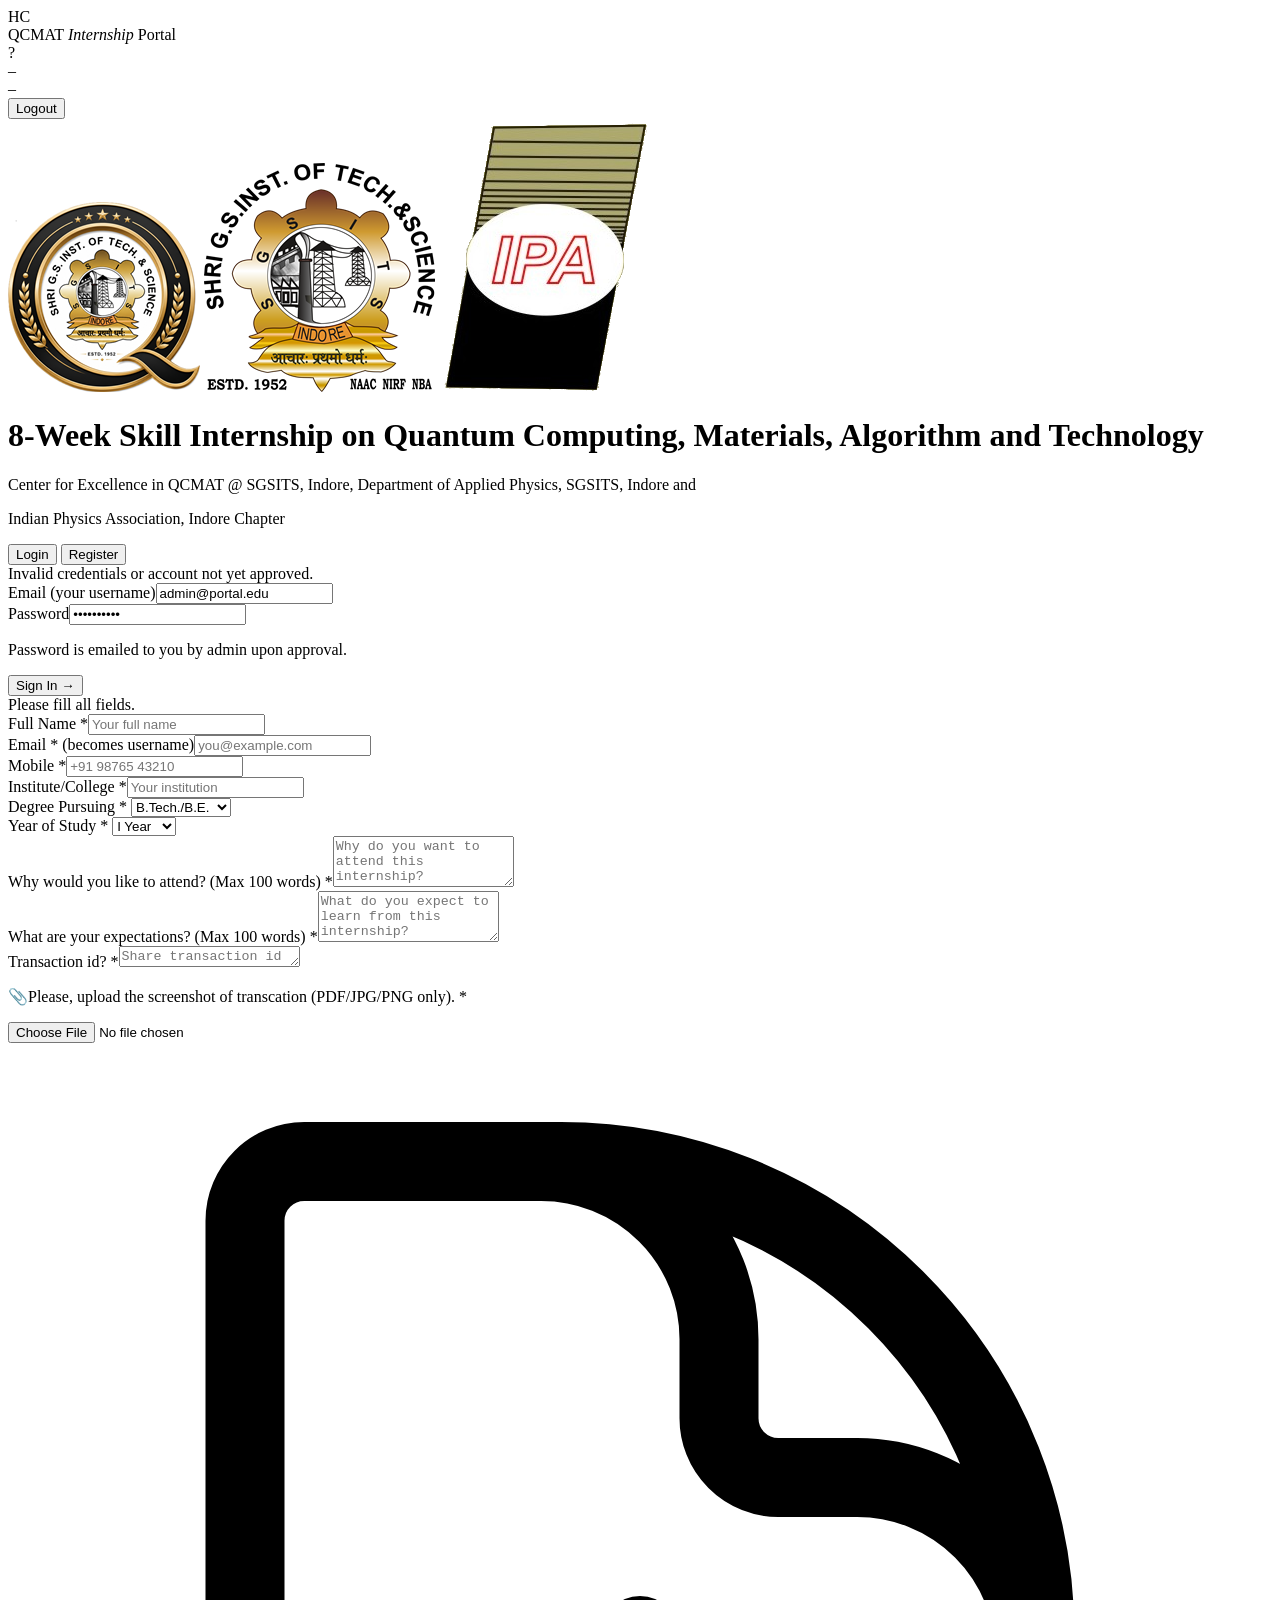
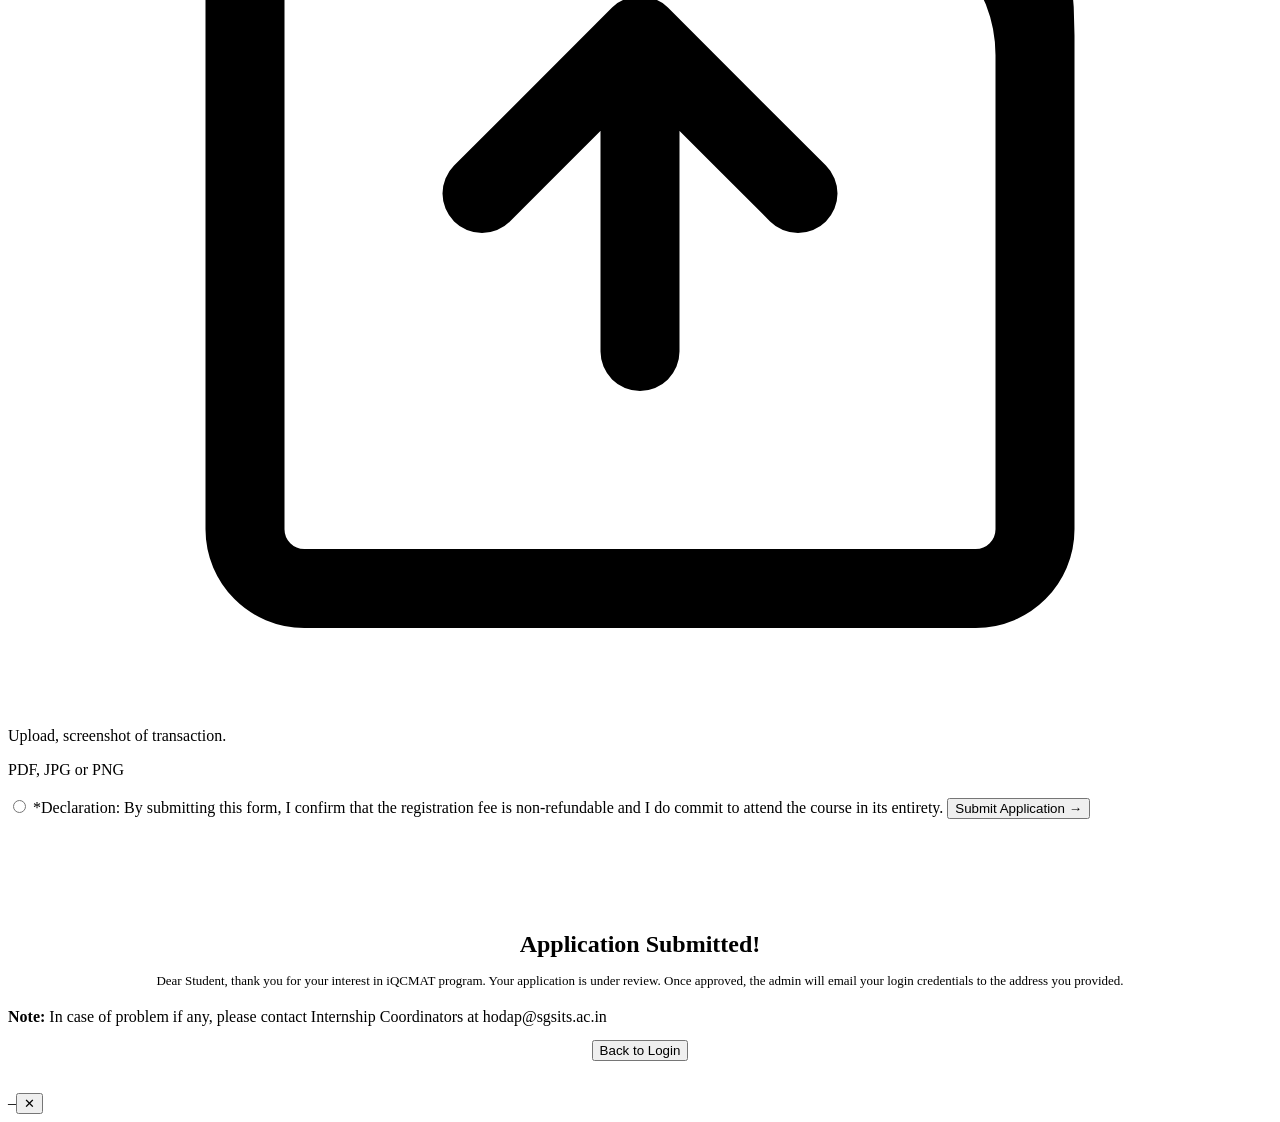
==== index.html @ ee9f8a43 "Update index.html" ====
<!DOCTYPE html>
<html lang="en">
<head>
<meta charset="UTF-8">
<meta name="viewport" content="width=device-width, initial-scale=1.0">
<title>Welcome to iQCMAT Portal</title>
<style>
	<link rel="stylesheet" href="/css/iQCstyle.css">
	<link href="https://fonts.googleapis.com/css2?family=Sora:wght@300;400;500;600&family=Lora:ital,wght@0,600;1,400&display=swap" rel="stylesheet">
</style>
</head>
<body>
<nav id="nav" class="hidden">
  <div class="nbrand"><div class="ngem">HC</div><span class="nname">QCMAT<em> Internship</em> Portal</span></div>
  <div class="nright">
    <div class="nchip"><div class="nav" id="nav-av">?</div><div><div class="nun" id="nav-un">–</div><div class="nur" id="nav-ur">–</div></div></div>
    <button id="bout" onclick="logout()">Logout</button>
  </div>
</nav>
<div id="tc"></div>

<!-- ═══ LOGIN ═══ -->
<div id="pg-login" class="page on">
  <div class="lcard">
    <div class="lhdr">
	<div class="image-row">
        <img src="images/Qicon-192.png" alt="COE QC">
        <img src="images/SGS.png" alt="SGSITS">
		<img src="images/IPA1.png" alt="IPA">
    </div>
	<h1>8-Week Skill Internship on Quantum Computing, Materials, Algorithm and Technology</h1>
	<p>Center for Excellence in QCMAT @ SGSITS, Indore, Department of Applied Physics, SGSITS, Indore and</p>
	<p>Indian Physics Association, Indore Chapter</p>
    </div>
    <div class="ltabs">
      <button class="ltab on" onclick="ltab('l',this)">Login</button>
      <button class="ltab" onclick="ltab('r',this)">Register</button>
    </div>
    <div id="pnl-l">
      <div id="lerr" class="ale ae hidden">Invalid credentials or account not yet approved.</div>
      <div class="fg"><label class="fl">Email (your username)</label><input type="email" id="le" class="fi" placeholder="you@example.com"/></div>
      <div class="fg"><label class="fl">Password</label><input type="password" id="lp" class="fi" placeholder="••••••••"/><p class="fn">Password is emailed to you by admin upon approval.</p></div>
      <button class="bp" onclick="doLogin()">Sign In →</button>
    </div>
    <div id="pnl-r" class="hidden">
      <div id="rerr" class="ale ae hidden">Please fill all fields.</div>
      <div id="rform">
        <div class="fr2">
          <div class="fg"><label class="fl">Full Name *</label><input id="rn" class="fi" placeholder="Your full name"/></div>
          <div class="fg"><label class="fl">Email * (becomes username)</label><input type="email" id="re" class="fi" placeholder="you@example.com"/></div>
        </div>
        <div class="fr2">
          <div class="fg"><label class="fl">Mobile *</label><input id="rph" class="fi" placeholder="+91 98765 43210"/></div>
          <div class="fg"><label class="fl">Institute/College *</label><input id="ro" class="fi" placeholder="Your institution"/></div>
        </div>
        <div class="fr2">
          <div class="fg"><label class="fl">Degree Pursuing *</label>
			<select name="degree" id="cars">
			  <option value="B.Tech./B.E.">B.Tech./B.E.</option>
			  <option value="M.Tech./M.E.">M.Tech./M.E.</option>
			  <option value="M.Sc.">M.Sc.</option>
			  <option value="Others">Others</option>
			</select></div>
			<div class="fg"><label class="fl">Year of Study *</label>
			<select name="year" id="year">
			  <option value="1">I Year</option>
			  <option value="2">II Year</option>
			  <option value="3">III Year</option>
			</select></div>
        </div>
        <div class="fg"><label class="fl">Why would you like to attend? (Max 100 words) *</label><textarea id="rs" class="fi" rows="3" placeholder="Why do you want to attend this internship?"></textarea></div>
		<div class="fg"><label class="fl">What are your expectations? (Max 100 words) *</label><textarea id="rs" class="fi" rows="3" placeholder="What do you expect to learn from this internship?"></textarea></div>
        <div class="fg"><label class="fl">Transaction id? *</label><textarea id="rs" class="fi" rows="1" placeholder="Share transaction id here!"></textarea></div>
		<p class="fsec">📎Please, upload the screenshot of transcation (PDF/JPG/PNG only). *</p>
        <div class="fup" onclick="document.getElementById('fid').click()">
          <input type="file" id="fid" accept=".pdf,.jpg,.png" onchange="fsel(this,'fidn')"/>
          <svg fill="none" viewBox="0 0 24 24" stroke="currentColor" stroke-width="1.5"><path stroke-linecap="round" stroke-linejoin="round" d="M19.5 14.25v-2.625a3.375 3.375 0 00-3.375-3.375h-1.5A1.125 1.125 0 0113.5 7.125v-1.5a3.375 3.375 0 00-3.375-3.375H8.25m6.75 12l-3-3m0 0l-3 3m3-3v6m-1.5-15H5.625c-.621 0-1.125.504-1.125 1.125v17.25c0 .621.504 1.125 1.125 1.125h12.75c.621 0 1.125-.504 1.125-1.125V11.25a9 9 0 00-9-9z"/></svg>
          <p>Upload, screenshot of transaction.</p><span id="fidn">PDF, JPG or PNG</span>
        </div>
		<input type="radio" id="Declaration" name="choice" value="1">
		<label for="option1">*Declaration: By submitting this form, I confirm that the registration fee is non-refundable and I do commit to attend the course in its entirety.</label>
        <button class="bp" style="margin-top:1.2rem" onclick="subReg()">Submit Application →</button>
      </div>
      <div id="rok" class="hidden" style="text-align:center;padding:2rem 0">
        <div style="width:60px;height:60px;background:var(--okbg);border-radius:50%;display:flex;align-items:center;justify-content:center;margin:0 auto .9rem"><svg fill="none" viewBox="0 0 24 24" stroke="var(--ok)" stroke-width="2.5" width="28" height="28"><path stroke-linecap="round" stroke-linejoin="round" d="M4.5 12.75l6 6 9-13.5"/></svg></div>
        <h2 style="font-family:'Lora',serif;color:var(--ink);margin-bottom:.4rem">Application Submitted!</h2>
        <p style="color:var(--muted);font-size:13px;line-height:1.6">Dear Student, thank you for your interest in iQCMAT program. Your application is under review. Once approved, the admin will email your login credentials to the address you provided.</p>
        <div class="ibox io" style="margin-top:1rem;text-align:left"><strong>Note:</strong> In case of problem if any, please contact Internship Coordinators at hodap@sgsits.ac.in </div>
        <button class="bs" style="margin-top:.9rem" onclick="ltab('l',document.querySelector('.ltab'))">Back to Login</button>
      </div>
    </div>
  </div>
</div>

<!-- ═══ DASHBOARD ═══ -->
<div id="pg-dash" class="page">
  <div class="alayout">
    <aside class="sidebar" id="sb"></aside>
    <main class="area" id="area"></main>
  </div>
</div>

<!-- MODAL -->
<div id="movl" class="movl hidden" onclick="cmif(event)">
  <div class="mbox"><div class="mhdr"><span class="mttl" id="mttl">–</span><button class="mcls" onclick="cm()">✕</button></div><div id="mb"></div></div>
</div>

<script>
// ═══ DATA (maps to CourseData.xlsx on OneDrive in production) ═══
const DB={
  mod:[
    {id:"M1",name:"Theory",       hours:10, icon:"📚",clr:"#1d4ed8",bg:"#dbeafe"},
    {id:"M2",name:"Laboratory",   hours:30, icon:"🧪",clr:"#065f46",bg:"#d1fae5"},
    {id:"M3",name:"Presentation", hours:10, icon:"🎤",clr:"#6d28d9",bg:"#ede9fe"},
    {id:"M4",name:"Project",      hours:150,icon:"🏗️",clr:"#92400e",bg:"#fef3c7"}
  ],
  pax:[
    {id:"P001",name:"Priya Sharma", email:"priya@example.com", phone:"9876543210",org:"IIT Indore",  qual:"M.Tech",exp:3,status:"approved",pass:"Xk9#mP2q",scores:{M1:88,M2:null,M3:null,M4:null},docs:2},
    {id:"P002",name:"Rahul Mehta",  email:"rahul@example.com", phone:"9765432109",org:"DAVV",        qual:"B.Tech",exp:1,status:"approved",pass:"Tz4!wR7v",scores:{M1:92,M2:85,M3:null,M4:null},docs:1},
    {id:"P003",name:"Anjali Verma", email:"anjali@example.com",phone:"9654321098",org:"Holkar Sc.",  qual:"M.Sc.", exp:2,status:"pending", pass:null,      scores:{},docs:2},
    {id:"P004",name:"Suresh Patel", email:"suresh@example.com",phone:"9543210987",org:"SGSITS",      qual:"B.E.",  exp:0,status:"rejected",pass:null,      scores:{},docs:0},
    {id:"P005",name:"Meera Joshi",  email:"meera@example.com", phone:"9432109876",org:"IIM Indore",  qual:"MBA",   exp:5,status:"approved",pass:"Qp8@nL5x",scores:{M1:79,M2:88,M3:91,M4:null},docs:1}
  ],
  att:{
    "2025-09-01":{P001:"present",P002:"present",P005:"present"},
    "2025-09-02":{P001:"present",P002:"absent", P005:"present"},
    "2025-09-03":{P001:"present",P002:"present",P005:"absent"},
    "2025-09-04":{P001:"absent", P002:"present",P005:"present"},
    "2025-09-05":{P001:"present",P002:"present",P005:"present"},
  },
  tests:[{id:"T1",mod:"M1",title:"Theory Assessment",qs:[
    {q:"Which best describes hybrid learning?",opts:["Only online","Only classroom","Online + classroom","None of above"],ans:2},
    {q:"What does Laboratory module primarily develop?",opts:["Theory","Hands-on skills","Presentation","Report writing"],ans:1},
    {q:"How many hours is the Project module?",opts:["10","30","50","150"],ans:3},
    {q:"Blended learning primarily improves:",opts:["Cost reduction","Flexibility & engagement","Discipline","Exam scores only"],ans:1}
  ]}],
  sched:[
    {wk:"Week 1–2",mod:"Theory",       hrs:10, mode:"Online",    venue:"MS Teams link"},
    {wk:"Week 2–4",mod:"Laboratory",   hrs:30, mode:"Classroom", venue:"Lab Block 2B"},
    {wk:"Week 5–6",mod:"Presentation", hrs:10, mode:"Classroom", venue:"Seminar Hall"},
    {wk:"Week 3–8",mod:"Project",      hrs:150,mode:"Hybrid",    venue:"Self-paced + mentor"},
  ]
};
const ADM={email:"jtandrews@sgsits.ac.in",pass:"iQCMAT@2025",name:"Dr. J T ANDREWS Admin",role:"Administrator"};
let CU=null,TS={};

// ═══ AUTH ═══
function doLogin(){
  const e=g('le').trim().toLowerCase(),p=g('lp');
  el('lerr').classList.add('hidden');
  if(e===ADM.email.toLowerCase()&&p===ADM.pass){CU={...ADM,isAdmin:true};launch();return}
  const u=DB.pax.find(x=>x.email.toLowerCase()===e);
  if(!u){serr('lerr','No account found with that email.');return}
  if(u.status!=='approved'){serr('lerr',u.status==='pending'?'Application pending admin approval.':'Application was not approved.');return}
  if(u.pass!==p){serr('lerr','Incorrect password. Check the email from admin.');return}
  CU={...u,isAdmin:false};launch();
}
function launch(){
  el('pg-login').classList.remove('on');el('pg-dash').classList.add('on');el('nav').classList.remove('hidden');
  el('nav-un').textContent=CU.name;el('nav-ur').textContent=CU.isAdmin?'Administrator':'Participant';
  el('nav-av').textContent=CU.name.split(' ').map(w=>w[0]).join('').slice(0,2).toUpperCase();
  buildSB();go('home');
}
function logout(){CU=null;TS={};el('pg-login').classList.add('on');el('pg-dash').classList.remove('on');el('nav').classList.add('hidden');el('le').value='';el('lp').value=''}

// ═══ REGISTER ═══
function fsel(inp,sid){if(inp.files[0])el(sid).textContent='✓ '+inp.files[0].name}
function subReg(){
  const n=g('rn'),e=g('re'),ph=g('rph');
  if(!n||!e||!ph){el('rerr').classList.remove('hidden');return}
  el('rerr').classList.add('hidden');
  DB.pax.push({id:'P'+Date.now().toString().slice(-4),name:n,email:e.toLowerCase(),phone:ph,org:g('ro'),qual:g('rq'),exp:g('rx'),status:'pending',pass:null,scores:{},docs:0});
  el('rform').classList.add('hidden');el('rok').classList.remove('hidden');
}
function ltab(w,btn){
  document.querySelectorAll('.ltab').forEach(b=>b.classList.remove('on'));btn.classList.add('on');
  el('pnl-l').classList.toggle('hidden',w!=='l');el('pnl-r').classList.toggle('hidden',w!=='r');
}

// ═══ SIDEBAR ═══
const IK={
  home:'<svg fill="none" viewBox="0 0 24 24" stroke="currentColor" stroke-width="1.8"><path stroke-linecap="round" stroke-linejoin="round" d="M2.25 12l8.954-8.955c.44-.439 1.152-.439 1.591 0L21.75 12M4.5 9.75v10.125c0 .621.504 1.125 1.125 1.125H9.75v-4.875c0-.621.504-1.125 1.125-1.125h2.25c.621 0 1.125.504 1.125 1.125V21h4.125c.621 0 1.125-.504 1.125-1.125V9.75M8.25 21h8.25"/></svg>',
  book:'<svg fill="none" viewBox="0 0 24 24" stroke="currentColor" stroke-width="1.8"><path stroke-linecap="round" stroke-linejoin="round" d="M12 6.042A8.967 8.967 0 006 3.75c-1.052 0-2.062.18-3 .512v14.25A8.987 8.987 0 016 18c2.305 0 4.408.867 6 2.292m0-14.25a8.966 8.966 0 016-2.292c1.052 0 2.062.18 3 .512v14.25A8.987 8.987 0 0118 18a8.967 8.967 0 00-6 2.292m0-14.25v14.25"/></svg>',
  cal:'<svg fill="none" viewBox="0 0 24 24" stroke="currentColor" stroke-width="1.8"><path stroke-linecap="round" stroke-linejoin="round" d="M6.75 3v2.25M17.25 3v2.25M3 18.75V7.5a2.25 2.25 0 012.25-2.25h13.5A2.25 2.25 0 0121 7.5v11.25m-18 0A2.25 2.25 0 005.25 21h13.5A2.25 2.25 0 0021 18.75m-18 0v-7.5A2.25 2.25 0 015.25 9h13.5A2.25 2.25 0 0121 11.25v7.5"/></svg>',
  tick:'<svg fill="none" viewBox="0 0 24 24" stroke="currentColor" stroke-width="1.8"><path stroke-linecap="round" stroke-linejoin="round" d="M9 12.75L11.25 15 15 9.75M21 12a9 9 0 11-18 0 9 9 0 0118 0z"/></svg>',
  chart:'<svg fill="none" viewBox="0 0 24 24" stroke="currentColor" stroke-width="1.8"><path stroke-linecap="round" stroke-linejoin="round" d="M3 13.125C3 12.504 3.504 12 4.125 12h2.25c.621 0 1.125.504 1.125 1.125v6.75C7.5 20.496 6.996 21 6.375 21h-2.25A1.125 1.125 0 013 19.875v-6.75zM9.75 8.625c0-.621.504-1.125 1.125-1.125h2.25c.621 0 1.125.504 1.125 1.125v11.25c0 .621-.504 1.125-1.125 1.125h-2.25a1.125 1.125 0 01-1.125-1.125V8.625zM16.5 4.125c0-.621.504-1.125 1.125-1.125h2.25C20.496 3 21 3.504 21 4.125v15.75c0 .621-.504 1.125-1.125 1.125h-2.25a1.125 1.125 0 01-1.125-1.125V4.125z"/></svg>',
  star:'<svg fill="none" viewBox="0 0 24 24" stroke="currentColor" stroke-width="1.8"><path stroke-linecap="round" stroke-linejoin="round" d="M11.48 3.499a.562.562 0 011.04 0l2.125 5.111a.563.563 0 00.475.345l5.518.442c.499.04.701.663.321.988l-4.204 3.602a.563.563 0 00-.182.557l1.285 5.385a.562.562 0 01-.84.61l-4.725-2.885a.563.563 0 00-.586 0L6.982 20.54a.562.562 0 01-.84-.61l1.285-5.386a.562.562 0 00-.182-.557l-4.204-3.602a.562.562 0 01.321-.988l5.518-.442a.563.563 0 00.475-.345L11.48 3.5z"/></svg>',
  edit:'<svg fill="none" viewBox="0 0 24 24" stroke="currentColor" stroke-width="1.8"><path stroke-linecap="round" stroke-linejoin="round" d="M16.862 4.487l1.687-1.688a1.875 1.875 0 112.652 2.652L10.582 16.07a4.5 4.5 0 01-1.897 1.13L6 18l.8-2.685a4.5 4.5 0 011.13-1.897l8.932-8.931z"/></svg>',
  clip:'<svg fill="none" viewBox="0 0 24 24" stroke="currentColor" stroke-width="1.8"><path stroke-linecap="round" stroke-linejoin="round" d="M9 12h3.75M9 15h3.75M9 18h3.75m3 .75H18a2.25 2.25 0 002.25-2.25V6.108c0-1.135-.845-2.098-1.976-2.192a48.424 48.424 0 00-1.123-.08m-5.801 0c-.065.21-.1.433-.1.664 0 .414.336.75.75.75h4.5a.75.75 0 00.75-.75 2.25 2.25 0 00-.1-.664m-5.8 0A2.251 2.251 0 0113.5 2.25H15c1.012 0 1.867.668 2.15 1.586m-5.8 0c-.376.023-.75.05-1.124.08C9.095 4.01 8.25 4.973 8.25 6.108V8.25m0 0H4.875c-.621 0-1.125.504-1.125 1.125v11.25c0 .621.504 1.125 1.125 1.125h9.75c.621 0 1.125-.504 1.125-1.125V9.375c0-.621-.504-1.125-1.125-1.125H8.25z"/></svg>',
  badge:'<svg fill="none" viewBox="0 0 24 24" stroke="currentColor" stroke-width="1.8"><path stroke-linecap="round" stroke-linejoin="round" d="M9 12.75L11.25 15 15 9.75M21 12c0 1.268-.63 2.39-1.593 3.068a3.745 3.745 0 01-.605 3.074 3.746 3.746 0 01-3.074.604 3.745 3.745 0 01-3.068 1.593 3.745 3.745 0 01-3.068-1.593 3.746 3.746 0 01-3.074-.604 3.745 3.745 0 01-.605-3.074A3.745 3.745 0 013 12c0-1.268.63-2.39 1.593-3.068a3.745 3.745 0 01.605-3.074 3.746 3.746 0 013.074-.604A3.745 3.745 0 0112 3c1.268 0 2.39.63 3.068 1.593a3.746 3.746 0 013.074.604 3.745 3.745 0 01.605 3.074A3.745 3.745 0 0121 12z"/></svg>',
  pencil:'<svg fill="none" viewBox="0 0 24 24" stroke="currentColor" stroke-width="1.8"><path stroke-linecap="round" stroke-linejoin="round" d="M16.862 4.487l1.687-1.688a1.875 1.875 0 112.652 2.652L6.832 19.82a4.5 4.5 0 01-1.897 1.13l-2.685.8.8-2.685a4.5 4.5 0 011.13-1.897L16.863 4.487z"/></svg>',
  clock:'<svg fill="none" viewBox="0 0 24 24" stroke="currentColor" stroke-width="1.8"><path stroke-linecap="round" stroke-linejoin="round" d="M12 6v6h4.5m4.5 0a9 9 0 11-18 0 9 9 0 0118 0z"/></svg>',
  cloud:'<svg fill="none" viewBox="0 0 24 24" stroke="currentColor" stroke-width="1.8"><path stroke-linecap="round" stroke-linejoin="round" d="M2.25 15a4.5 4.5 0 004.5 4.5H18a3.75 3.75 0 001.332-7.257 3 3 0 00-3.758-3.848 5.25 5.25 0 00-10.233 2.33A4.502 4.502 0 002.25 15z"/></svg>',
  tbl:'<svg fill="none" viewBox="0 0 24 24" stroke="currentColor" stroke-width="1.8"><path stroke-linecap="round" stroke-linejoin="round" d="M3.375 19.5h17.25m-17.25 0a1.125 1.125 0 01-1.125-1.125M3.375 19.5h1.5C5.496 19.5 6 18.996 6 18.375m-3.75 0V5.625m0 12.75v-1.5c0-.621.504-1.125 1.125-1.125m18.375 2.625V5.625m0 12.75c0 .621-.504 1.125-1.125 1.125h-1.5m1.5-1.125v-1.5c0-.621-.504-1.125-1.125-1.125m0 3.75h-7.5A1.125 1.125 0 0112 19.5m9.375-14.625H3.375"/></svg>'
};

function buildSB(){
  const adm=CU.isAdmin?`
  <p class="slbl">Administration</p>
  <button class="si" onclick="go('a-reg')">${IK.clip} Registrations</button>
  <button class="si" onclick="go('a-att')">${IK.cal} Mark Attendance</button>
  <button class="si" onclick="go('a-scr')">${IK.chart} Upload Scores</button>
  <button class="si" onclick="go('a-cert')">${IK.badge} Certificates</button>
  <button class="si" onclick="go('a-test')">${IK.pencil} Online Tests</button>
  <button class="si" onclick="go('a-xl')">${IK.tbl} Excel Data Guide</button>`:'';
  el('sb').innerHTML=`
  <p class="slbl">Overview</p>
  <button class="si" onclick="go('home')">${IK.home} Dashboard</button>
  <button class="si" onclick="go('mod')">${IK.book} Modules</button>
  <button class="si" onclick="go('att')">${IK.tick} Attendance</button>
  <button class="si" onclick="go('scr')">${IK.star} My Scores</button>
  <button class="si" onclick="go('tst')">${IK.edit} Online Tests</button>
  ${adm}
  <p class="slbl">Resources</p>
  <button class="si" onclick="go('sched')">${IK.clock} Schedule</button>
  <button class="si" onclick="window.open('https://onedrive.live.com','_blank')">${IK.cloud} OneDrive Files</button>`;
}
function go(s){
  document.querySelectorAll('.si').forEach(b=>b.classList.toggle('on',b.getAttribute('onclick')?.includes(`'${s}'`)));
  const R={home:rHome,mod:rMod,att:rAtt,scr:rScr,tst:rTst,sched:rSched,'a-reg':raReg,'a-att':raAtt,'a-scr':raScr,'a-cert':raCert,'a-test':raTest,'a-xl':raXL};
  el('area').innerHTML=R[s]?R[s]():'<p style="color:var(--muted)">Coming soon.</p>';
}

// ═══ RENDERS ═══
function rHome(){
  if(CU.isAdmin){
    const ap=DB.pax.filter(p=>p.status==='approved').length,pe=DB.pax.filter(p=>p.status==='pending').length;
    return `<div class="ph"><h1>Admin Dashboard</h1><p>8-Week Hybrid Programme — all metrics</p></div>
    <div class="sgrid">
      <div class="sc sc-i"><div class="sv">${DB.pax.length}</div><div class="sl">Total Applications</div></div>
      <div class="sc sc-a"><div class="sv">${ap}</div><div class="sl">Approved</div></div>
      <div class="sc sc-o"><div class="sv">${pe}</div><div class="sl">Pending</div></div>
      <div class="sc sc-b"><div class="sv">200h</div><div class="sl">Total Hours</div></div>
    </div>
    <div class="card"><div class="ch"><div class="ct">Quick Actions</div></div><div style="display:flex;gap:8px;flex-wrap:wrap">
      <button class="bs" onclick="go('a-reg')">📋 Applications</button>
      <button class="bs" onclick="go('a-att')">📅 Attendance</button>
      <button class="bs" onclick="go('a-scr')">📊 Scores</button>
      <button class="ba" onclick="go('a-cert')">🏅 Certificates</button>
      <button class="bs" onclick="go('a-xl')">📁 Excel Guide</button>
    </div></div>
    <div class="card"><div class="ch"><div class="ct">Recent Applications</div></div>
    <div class="tw"><table><thead><tr><th>Name</th><th>Email</th><th>Org</th><th>Status</th></tr></thead><tbody>
    ${DB.pax.slice(0,5).map(p=>`<tr><td style="font-weight:500">${p.name}</td><td style="color:var(--muted)">${p.email}</td><td>${p.org||'–'}</td><td><span class="badge ${bst(p.status)}">${p.status}</span></td></tr>`).join('')}
    </tbody></table></div></div>`;
  }
  const me=myP(),dates=Object.keys(DB.att),pr=me?dates.filter(d=>DB.att[d][me.id]==='present').length:0;
  const sc=me?Object.values(me.scores||{}).filter(v=>v!==null):[],avg=sc.length?Math.round(sc.reduce((a,b)=>a+b,0)/sc.length):'–';
  return `<div class="ph"><h1>Welcome, ${CU.name.split(' ')[0]} 👋</h1><p>Advanced Hybrid Programme · 8 Weeks · 200 hours</p></div>
  <div class="sgrid">
    <div class="sc sc-i"><div class="sv">${pr}</div><div class="sl">Days Present</div></div>
    <div class="sc sc-a"><div class="sv">${sc.length}/4</div><div class="sl">Modules Scored</div></div>
    <div class="sc sc-o"><div class="sv">${avg}%</div><div class="sl">Average Score</div></div>
    <div class="sc sc-b"><div class="sv">200h</div><div class="sl">Total Hours</div></div>
  </div>
  <div class="mgrid">${DB.mod.map(m=>{const s=me?.scores?.[m.id];return`<div class="mc"><div class="mico">${m.icon}</div><div class="mname">${m.name}</div><div class="mhrs">${m.hours}h</div><div class="pbar"><div class="pfill" style="width:${s||0}%;background:${m.clr}"></div></div><div class="plbl">${s?`${s}%`:'Not evaluated'}</div></div>`;}).join('')}</div>
  <div class="card"><div class="ch"><div class="ct">Upcoming Sessions</div></div><div class="tw"><table><thead><tr><th>Date</th><th>Time</th><th>Module</th><th>Mode</th><th>Venue</th></tr></thead><tbody>
  <tr><td style="font-weight:500">Mon 8 Sep</td><td>10:00–13:00</td><td>Laboratory</td><td><span class="badge bneu">Classroom</span></td><td style="color:var(--muted)">Lab 2B</td></tr>
  <tr><td style="font-weight:500">Wed 10 Sep</td><td>14:00–16:00</td><td>Theory</td><td><span class="badge binfo">Online</span></td><td style="color:var(--muted)">MS Teams</td></tr>
  <tr><td style="font-weight:500">Fri 12 Sep</td><td>10:00–12:00</td><td>Presentation</td><td><span class="badge bneu">Classroom</span></td><td style="color:var(--muted)">Seminar Hall</td></tr>
  </tbody></table></div></div>`;
}

function rMod(){return`<div class="ph"><h1>Course Modules</h1></div>${DB.mod.map(m=>`<div class="card" style="border-left:4px solid ${m.clr}"><div class="ch"><div style="display:flex;align-items:center;gap:12px"><span style="font-size:28px">${m.icon}</span><div><div class="ct">${m.name}</div><div class="cs">${m.hours} hours</div></div></div></div><div class="fr2" style="gap:.75rem"><div><p style="font-size:11px;color:var(--light);margin-bottom:3px">Duration</p><p style="font-size:13px;font-weight:500">${m.hours}h</p></div><div><p style="font-size:11px;color:var(--light);margin-bottom:3px">Assessment</p><p style="font-size:13px;font-weight:500">${m.id==='M1'?'Online Test':m.id==='M2'?'Practical':m.id==='M3'?'Peer + Expert Score':'Report + Viva'}</p></div></div>${m.id==='M1'?`<div style="margin-top:.9rem"><button class="bs bsm" onclick="go('tst')">Take Online Test →</button></div>`:''}</div>`).join('')}`}

function rAtt(){
  const me=myP(),dates=Object.keys(DB.att).sort(),pr=me?dates.filter(d=>DB.att[d]?.[me.id]==='present').length:0,pct=dates.length?Math.round(pr/dates.length*100):0;
  return`<div class="ph"><h1>Attendance Record</h1></div>
  <div class="sgrid" style="grid-template-columns:repeat(3,1fr)"><div class="sc sc-i"><div class="sv">${dates.length}</div><div class="sl">Total Classes</div></div><div class="sc sc-a"><div class="sv">${pr}</div><div class="sl">Present</div></div><div class="sc sc-o"><div class="sv">${pct}%</div><div class="sl">Attendance %</div></div></div>
  <div class="card"><div class="ch"><div class="ct">Log</div></div><div class="tw"><table><thead><tr><th>Date</th><th>Day</th><th>Status</th></tr></thead><tbody>
  ${dates.map(d=>{const s=me?(DB.att[d]?.[me.id]||'–'):'–',dt=new Date(d);return`<tr><td style="font-weight:500">${dt.toLocaleDateString('en-IN',{year:'numeric',month:'short',day:'numeric'})}</td><td style="color:var(--muted)">${dt.toLocaleDateString('en-IN',{weekday:'long'})}</td><td><span class="badge ${s==='present'?'bok':s==='absent'?'berr':'bneu'}">${s}</span></td></tr>`;}).join('')}
  </tbody></table></div></div>`;
}

function rScr(){
  const me=myP();if(!me)return'<p>No data.</p>';
  return`<div class="ph"><h1>Evaluation Scores</h1></div>${DB.mod.map(m=>{const s=me.scores?.[m.id];return`<div class="card" style="border-left:4px solid ${m.clr}"><div style="display:flex;align-items:center;justify-content:space-between"><div style="display:flex;align-items:center;gap:12px"><span style="font-size:24px">${m.icon}</span><div><div style="font-weight:600;font-size:13px">${m.name}</div><div style="font-size:11px;color:var(--light)">${m.hours}h</div></div></div><div style="text-align:right">${s!=null?`<div style="font-size:28px;font-weight:600;color:${m.clr}">${s}<span style="font-size:14px">%</span></div><span class="badge ${s>=75?'bok':s>=50?'bwarn':'berr'}">${s>=75?'Pass':s>=50?'Borderline':'Fail'}</span>`:'<span class="badge bneu">Not yet evaluated</span>'}</div></div>${s?`<div style="margin-top:.9rem"><div class="pbar" style="height:7px"><div class="pfill" style="width:${s}%;background:${m.clr}"></div></div></div>`:''}</div>`;}).join('')}`;
}

function rTst(){
  if(TS.active){
    const t=DB.tests.find(x=>x.id===TS.active);
    return`<div style="display:flex;align-items:center;justify-content:space-between;margin-bottom:1.25rem"><div class="ph" style="margin:0"><h1>${t.title}</h1></div><span class="badge binfo">${t.qs.length} Qs</span></div>
    ${t.qs.map((q,i)=>`<div class="qcard"><div class="qn">Question ${i+1} of ${t.qs.length}</div><div class="qt">${q.q}</div><div class="opts">${q.opts.map((o,j)=>`<label class="opt ${TS.ans?.[i]===j?'sel':''}"><input type="radio" name="q${i}" value="${j}" onchange="TS.ans=TS.ans||{};TS.ans[${i}]=${j};document.querySelectorAll('[name=q${i}]').forEach((r,ri)=>{r.closest('.opt').className='opt'+(ri===${j}?' sel':'')})"/>${o}</label>`).join('')}</div></div>`).join('')}
    <div style="display:flex;gap:8px;margin-top:.9rem"><button class="bp" style="max-width:170px" onclick="subT('${t.id}')">Submit →</button><button class="bs" onclick="TS.active=null;go('tst')">Cancel</button></div>`;
  }
  return`<div class="ph"><h1>Online Tests</h1></div>${DB.tests.map(t=>`<div class="card"><div class="ch"><div><div class="ct">${t.title}</div><div class="cs">${t.qs.length} questions · ${DB.mod.find(m=>m.id===t.mod)?.name}</div></div>${TS[t.id]?.done?`<span class="badge bok">Done — ${TS[t.id].score}%</span>`:`<button class="ba" onclick="TS.active='${t.id}';TS.ans={};go('tst')">Start →</button>`}</div><p style="font-size:13px;color:var(--muted)">MCQ assessment for the ${DB.mod.find(m=>m.id===t.mod)?.name} module.</p></div>`).join('')}`;
}
function subT(id){const t=DB.tests.find(x=>x.id===id);let c=0;t.qs.forEach((q,i)=>{if(TS.ans?.[i]===q.ans)c++});const s=Math.round(c/t.qs.length*100);TS[id]={done:true,score:s};TS.active=null;toast(`Submitted! Score: ${s}%`,s>=75?'s':'i');go('tst')}

function rSched(){return`<div class="ph"><h1>Course Schedule</h1></div><div class="card"><div class="tw"><table><thead><tr><th>Period</th><th>Module</th><th>Hours</th><th>Mode</th><th>Venue/Link</th></tr></thead><tbody>${DB.sched.map(s=>`<tr><td style="font-weight:600">${s.wk}</td><td>${s.mod}</td><td>${s.hrs}h</td><td><span class="badge ${s.mode==='Online'?'binfo':s.mode==='Hybrid'?'bwarn':'bneu'}">${s.mode}</span></td><td style="color:var(--muted)">${s.venue}</td></tr>`).join('')}</tbody></table></div></div>`}

// ═══ ADMIN PAGES ═══
function raReg(){
  const f=window._rf||'all',list=f==='all'?DB.pax:DB.pax.filter(p=>p.status===f);
  return`<div class="ph"><h1>Registrations</h1></div>
  <div style="display:flex;gap:7px;margin-bottom:1rem;flex-wrap:wrap">${['all','pending','approved','rejected'].map(s=>`<button class="bs bsm" style="${f===s?'background:var(--ink);color:#fff;border-color:var(--ink)':''}" onclick="window._rf='${s}';go('a-reg')">${s.charAt(0).toUpperCase()+s.slice(1)}</button>`).join('')}</div>
  <div class="card"><div class="tw"><table><thead><tr><th>Name</th><th>Email</th><th>Phone</th><th>Org</th><th>Docs</th><th>Status</th><th>Actions</th></tr></thead><tbody>
  ${list.map(p=>`<tr><td style="font-weight:500">${p.name}</td><td style="color:var(--muted);font-size:12px">${p.email}</td><td style="color:var(--muted);font-size:12px">${p.phone}</td><td>${p.org||'–'}</td><td style="color:var(--muted)">${p.docs||0}</td><td><span class="badge ${bst(p.status)}">${p.status}</span></td>
  <td><div style="display:flex;gap:5px;flex-wrap:wrap">${p.status==='pending'?`<button class="ba bsm" onclick="appv('${p.id}')">Approve</button><button class="bd" onclick="rej('${p.id}')">Reject</button>`:p.status==='approved'?`<button class="bs bsm" onclick="vPass('${p.id}')">Credentials</button><button class="bs bsm" onclick="vDocs('${p.id}')">Docs</button>`:'<span style="font-size:11px;color:var(--light)">–</span>'}</div></td></tr>`).join('')}
  </tbody></table></div></div>`;
}
function appv(id){const p=DB.pax.find(x=>x.id===id);p.status='approved';p.pass=gp();toast(`${p.name} approved!`,'s');go('a-reg')}
function rej(id){const p=DB.pax.find(x=>x.id===id);p.status='rejected';toast(`${p.name} rejected`,'i');go('a-reg')}
function vPass(id){
  const p=DB.pax.find(x=>x.id===id);
  openM('Login Credentials — '+p.name,`
  <div class="ibox ib">Send these credentials to the participant via Outlook. Use the button below to open a pre-filled draft.</div>
  <div class="fg"><label class="fl">Username (Email)</label><div style="padding:9px 12px;background:var(--sand);border-radius:9px;font-size:13px;font-family:monospace">${p.email}</div></div>
  <div class="fg"><label class="fl">Password</label><div style="padding:9px 12px;background:var(--sand);border-radius:9px;font-size:13px;font-family:monospace">${p.pass}</div></div>
  <div class="fg"><label class="fl">Portal URL</label><div style="padding:9px 12px;background:var(--sand);border-radius:9px;font-size:13px;color:var(--muted)">Paste your OneDrive shared link here</div></div>
  <button class="bp" onclick="sendMail('${id}')">📧 Open Outlook Draft</button>`);
}
function vDocs(id){
  const p=DB.pax.find(x=>x.id===id);
  openM('Documents — '+p.name,`
  <div class="ibox io">Store documents in OneDrive → <strong>CourseDocuments/${p.id}_${p.name.replace(/ /g,'_')}/</strong></div>
  <div style="display:flex;flex-direction:column;gap:6px">
    <div style="padding:9px 12px;background:var(--sand);border-radius:9px;font-size:13px">📄 ID_Proof.pdf</div>
    ${p.docs>1?`<div style="padding:9px 12px;background:var(--sand);border-radius:9px;font-size:13px">📄 Qualification_Certificate.pdf</div>`:''}
  </div>
  <button class="bs" style="margin-top:1rem" onclick="window.open('https://onedrive.live.com','_blank')">Open OneDrive →</button>`);
}
function sendMail(id){
  const p=DB.pax.find(x=>x.id===id);
  const sub=encodeURIComponent('Hybrid Course Portal — Your Login Credentials');
  const bod=encodeURIComponent(`Dear ${p.name},\n\nCongratulations! Your application for the 8-Week Hybrid Programme has been approved.\n\nLogin credentials:\n──────────────────\nUsername: ${p.email}\nPassword: ${p.pass}\nPortal: [paste your OneDrive link here]\n──────────────────\n\nBest regards,\nCourse Coordinator`);
  window.open(`mailto:${p.email}?subject=${sub}&body=${bod}`,'_blank');
  toast('Outlook draft opened!','s');cm();
}
function gp(){const c='ABCDEFGHJKMNPQRSTUVWXYZabcdefghjkmnpqrstuvwxyz23456789!@#';return Array.from({length:10},()=>c[Math.floor(Math.random()*c.length)]).join('')}

function raAtt(){
  const today=new Date().toISOString().split('T')[0];
  if(!DB.att[today])DB.att[today]={};
  const app=DB.pax.filter(p=>p.status==='approved');
  return`<div class="ph"><h1>Mark Attendance</h1><p>Today: ${new Date().toLocaleDateString('en-IN',{weekday:'long',year:'numeric',month:'long',day:'numeric'})}</p></div>
  <div class="ibox ib">After marking, use the Export section below to copy attendance data into your OneDrive Excel (CourseData.xlsx → Attendance sheet).</div>
  <div class="card"><div class="tw"><table><thead><tr><th>Participant</th><th>Email</th><th>Status</th><th>Mark</th></tr></thead><tbody>
  ${app.map(p=>{const s=DB.att[today][p.id]||null;return`<tr><td style="font-weight:500">${p.name}</td><td style="color:var(--muted);font-size:12px">${p.email}</td><td>${s?`<span class="badge ${s==='present'?'bok':'berr'}">${s}</span>`:'<span class="badge bneu">Not marked</span>'}</td><td><div style="display:flex;gap:5px"><button class="ba bsm" onclick="mA('${p.id}','present','${today}')">Present</button><button class="bd" onclick="mA('${p.id}','absent','${today}')">Absent</button></div></td></tr>`;}).join('')}
  </tbody></table></div></div>
  <div class="card"><div class="ch"><div class="ct">Export to Excel</div></div><p style="font-size:13px;color:var(--muted);margin-bottom:.9rem">Copy this into the Attendance sheet of CourseData.xlsx on OneDrive:</p>
  <div id="axp" style="font-family:monospace;font-size:12px;background:var(--sand);padding:1rem;border-radius:10px;line-height:1.8">${app.map(p=>`${today}\t${p.id}\t${p.name}\t${DB.att[today][p.id]||'not marked'}`).join('\n')}</div>
  <button class="bs bsm" style="margin-top:.75rem" onclick="cpX()">📋 Copy to Clipboard</button></div>`;
}
function mA(pid,s,d){DB.att[d][pid]=s;const p=DB.pax.find(x=>x.id===pid);toast(`${p.name} → ${s}`,'s');go('a-att')}
function cpX(){navigator.clipboard?.writeText(el('axp').innerText).then(()=>toast('Copied! Paste into Excel.','s')).catch(()=>toast('Select and copy the text manually.','i'))}

function raScr(){
  const app=DB.pax.filter(p=>p.status==='approved');
  return`<div class="ph"><h1>Upload Scores</h1></div>
  <div class="ibox ib">Enter scores 0–100 and click Save per row. Also copy to CourseData.xlsx → Scores sheet.</div>
  <div class="card"><div class="tw"><table><thead><tr><th>Participant</th>${DB.mod.map(m=>`<th>${m.icon} ${m.name}</th>`).join('')}<th>Save</th></tr></thead><tbody>
  ${app.map(p=>`<tr><td style="font-weight:500;white-space:nowrap">${p.name}</td>${DB.mod.map(m=>`<td><input type="number" min="0" max="100" value="${p.scores?.[m.id]??''}" onchange="uS('${p.id}','${m.id}',this.value)" style="width:60px;padding:5px 7px;border:1.5px solid var(--bdr);border-radius:8px;font-size:12px;font-family:'Sora',sans-serif"/></td>`).join('')}<td><button class="ba bsm" onclick="svS('${p.id}')">Save</button></td></tr>`).join('')}
  </tbody></table></div></div>`;
}
function uS(pid,mid,val){const p=DB.pax.find(x=>x.id===pid);if(!p.scores)p.scores={};p.scores[mid]=val?parseInt(val):null}
function svS(pid){const p=DB.pax.find(x=>x.id===pid);toast(`Saved for ${p.name}`,'s')}

function raCert(){
  const app=DB.pax.filter(p=>p.status==='approved'),dates=Object.keys(DB.att);
  return`<div class="ph"><h1>Generate Certificates</h1></div>
  <div class="ibox io">Eligibility: Average score ≥ 50% across evaluated modules AND ≥ 75% attendance.</div>
  <div class="card"><div class="tw"><table><thead><tr><th>Participant</th><th>Avg Score</th><th>Attendance</th><th>Eligible</th><th>Action</th></tr></thead><tbody>
  ${app.map(p=>{
    const sc=Object.values(p.scores||{}).filter(v=>v!==null),avg=sc.length?Math.round(sc.reduce((a,b)=>a+b,0)/sc.length):0;
    const pr=dates.filter(d=>DB.att[d][p.id]==='present').length,att=dates.length?Math.round(pr/dates.length*100):0,ok=avg>=50&&att>=75;
    return`<tr><td style="font-weight:500">${p.name}</td><td>${avg}%</td><td>${att}%</td><td><span class="badge ${ok?'bok':'berr'}">${ok?'Eligible':'Not Eligible'}</span></td><td>${ok?`<button class="ba bsm" onclick="shCert('${p.id}')">Preview →</button>`:'–'}</td></tr>`;
  }).join('')}
  </tbody></table></div></div>
  <div class="card"><div class="ch"><div class="ct">PDF Certificate Workflow</div></div><div style="display:flex;flex-direction:column;gap:.6rem;font-size:13px;color:var(--muted)">
    <p>1. Click <strong>Preview</strong> → browser print → <strong>Save as PDF</strong>.</p>
    <p>2. Save to OneDrive → <code style="background:var(--sand);padding:2px 6px;border-radius:5px">CourseDocuments/Certificates/</code></p>
    <p>3. Share the PDF link with participant via Outlook.</p>
    <p><strong>Alternative:</strong> Maintain a Word certificate template in OneDrive — fill the name and export each one as PDF via Word → File → Export → PDF.</p>
  </div></div>`;
}
function shCert(id){
  const p=DB.pax.find(x=>x.id===id);
  openM('Certificate Preview',`
  <div class="cert">
    <p class="co">National Institute of Professional Development</p>
    <h1 class="ct2">Certificate of Completion</h1>
    <p class="cs2">8-Week Hybrid Professional Development Programme</p>
    <p class="cpre">This is to certify that</p>
    <div class="cn">${p.name}</div>
    <p class="cdesc">has successfully completed the Advanced Hybrid Course comprising Theory, Laboratory, Presentation and Project modules totalling 200 hours of structured learning.</p>
    <p class="cdate">September – October 2025</p>
    <div class="csigs"><div class="csig">Course Coordinator</div><div class="csig">Programme Director</div></div>
  </div>
  <div style="text-align:center;margin-top:1.25rem"><button class="bp" style="max-width:200px" onclick="window.print();toast('Use Save as PDF in the print dialog','i')">🖨️ Print / Save as PDF</button></div>`);
}

function raTest(){
  return`<div class="ph"><h1>Online Tests</h1></div>
  ${DB.tests.map(t=>`<div class="card"><div class="ch"><div><div class="ct">${t.title}</div><div class="cs">${t.qs.length} questions · ${DB.mod.find(m=>m.id===t.mod)?.name}</div></div><span class="badge bok">Active</span></div>
  <div class="tw"><table><thead><tr><th>#</th><th>Question</th><th>Correct Answer</th></tr></thead><tbody>${t.qs.map((q,i)=>`<tr><td style="color:var(--light)">${i+1}</td><td>${q.q}</td><td style="color:var(--ok);font-weight:500">${q.opts[q.ans]}</td></tr>`).join('')}</tbody></table></div>
  <div style="display:flex;gap:7px;margin-top:.9rem"><button class="bs bsm" onclick="toast('For advanced tests, use Microsoft Forms (forms.office.com) — free with your account.','i')">Use Microsoft Forms</button><button class="bs bsm" onclick="toast('Question added (demo)','s')">+ Add Question</button></div>
  </div>`).join('')}
  <div class="ibox ib"><strong>Tip:</strong> Create tests at <a href="https://forms.office.com" target="_blank" style="color:var(--ifc)">forms.office.com</a> — free with your Microsoft account. Share the link with participants or embed it here.</div>`;
}

function raXL(){
  return`<div class="ph"><h1>OneDrive Excel Data Guide</h1><p>Manage all course data through a single Excel file — no SharePoint needed</p></div>
  <div class="ibox ib">Your Microsoft 365 license (without SharePoint) is fully supported. All data lives in <strong>CourseData.xlsx</strong> on your OneDrive. This portal can connect to it automatically via the Microsoft Graph API, or you can update it manually as the admin.</div>
  <div class="card"><div class="ch"><div class="ct">Step 1 — Create CourseData.xlsx on OneDrive</div></div>
  <p style="font-size:13px;color:var(--muted);margin-bottom:.9rem">Open OneDrive → New → Excel workbook → Rename it <strong>CourseData.xlsx</strong>. Create these 4 sheets:</p>
  <div style="display:flex;flex-direction:column;gap:.5rem;font-size:13px">
    ${[['Sheet 1','Participants','ID, Name, Email, Phone, Org, Qualification, Experience, SOP, Status, Password, RegistrationDate'],['Sheet 2','Attendance','Date, ParticipantID, ParticipantName, Status (Present/Absent)'],['Sheet 3','Scores','ParticipantID, Name, Theory, Laboratory, Presentation, Project, AverageScore'],['Sheet 4','Certificates','ParticipantID, Name, IssueDate, EligibleYN, OneDriveFileLink']].map(([lbl,name,cols])=>`
    <div style="padding:.7rem 1rem;background:var(--sand);border-radius:9px">
      <span style="background:#1d6f42;color:#fff;padding:2px 8px;border-radius:5px;font-size:10px;font-weight:600">${lbl}</span>
      <strong style="margin-left:8px">${name}</strong>
      <p style="font-size:11px;color:var(--muted);margin-top:3px">${cols}</p>
    </div>`).join('')}
  </div></div>
  <div class="card"><div class="ch"><div class="ct">Step 2 — OneDrive Folder Structure</div></div>
  <div style="font-family:monospace;font-size:12px;background:var(--sand);padding:1rem;border-radius:10px;line-height:2">
📁 OneDrive/HybridCourse2025/<br>
&nbsp;&nbsp;📊 CourseData.xlsx<br>
&nbsp;&nbsp;🌐 HybridCoursePortal.html ← <em>this file</em><br>
&nbsp;&nbsp;📁 CourseMaterials/Theory_Slides.pdf, Lab_Manual.pdf<br>
&nbsp;&nbsp;📁 Registrations/P001_Priya_Sharma/ID_Proof.pdf<br>
&nbsp;&nbsp;📁 Certificates/Certificate_PriyaSharma.pdf
  </div></div>
  <div class="card"><div class="ch"><div class="ct">Step 3 — Daily Admin Workflow</div></div>
  <div style="display:flex;flex-direction:column;gap:.6rem;font-size:13px;color:var(--muted)">
    ${[['Mark attendance','Use the Mark Attendance page in this portal. Then copy the generated export into the Attendance sheet in Excel.'],['Approve applications','Use Registrations page. Copy approved participant details into the Participants sheet.'],['Send credentials email','Use the "Open Outlook Draft" button — it pre-fills subject + body with username and password.'],['Upload scores','Enter scores in the Upload Scores page. Then copy to the Scores sheet in Excel.'],['Generate certificates','Preview → Print → Save as PDF → upload to OneDrive Certificates folder → email link via Outlook.']].map(([title,desc],i)=>`<div style="padding:.7rem 1rem;background:var(--sand);border-radius:9px"><div style="font-weight:600;color:var(--ink);margin-bottom:3px">${i+1}. ${title}</div><div>${desc}</div></div>`).join('')}
  </div></div>
  <div class="card"><div class="ch"><div class="ct">Step 4 — Auto-Connect with Microsoft Graph API (optional)</div></div>
  <p style="font-size:13px;color:var(--muted);margin-bottom:.9rem">For automatic read/write without manual Excel copy-paste, register a free app in Azure Active Directory and connect this portal to your OneDrive Excel via the Graph API.</p>
  <div class="ibox ib" style="font-family:monospace;font-size:11px">
    <strong>Read participants:</strong><br>
    GET https://graph.microsoft.com/v1.0/me/drive/root:/CourseData.xlsx:/workbook/worksheets/Participants/usedRange<br><br>
    <strong>Write attendance row:</strong><br>
    POST https://graph.microsoft.com/v1.0/me/drive/root:/CourseData.xlsx:/workbook/worksheets/Attendance/tables/AttTable/rows
  </div>
  <p style="font-size:12px;color:var(--muted)">Full integration code is in the M365_DEPLOYMENT_GUIDE.md file provided.</p></div>
  <div class="card"><div class="ch"><div class="ct">Microsoft Forms — Online Tests</div></div>
  <p style="font-size:13px;color:var(--muted);margin-bottom:.9rem">Create module tests at <strong>forms.office.com</strong> (free with your Microsoft account). Share the link inside the portal or via Outlook.</p>
  <button class="ba" onclick="window.open('https://forms.office.com','_blank')">Open Microsoft Forms →</button></div>
  <div class="card"><div class="ch"><div class="ct">Email via Outlook</div></div>
  <p style="font-size:13px;color:var(--muted);margin-bottom:.9rem">All credential emails are sent via the "Open Outlook Draft" button in Registrations. For bulk announcements, use Outlook's mail merge with the Excel participant list.</p>
  <button class="bs" onclick="window.open('https://outlook.live.com','_blank')">Open Outlook →</button></div>`;
}

// ═══ HELPERS ═══
function myP(){return DB.pax.find(p=>p.email===CU?.email)}
function bst(s){return s==='approved'?'bok':s==='pending'?'bwarn':'berr'}
function g(id){return el(id)?.value?.trim()||''}
function el(id){return document.getElementById(id)}
function serr(id,msg){const e=el(id);e.textContent=msg;e.classList.remove('hidden')}
function openM(t,b){el('mttl').textContent=t;el('mb').innerHTML=b;el('movl').classList.remove('hidden')}
function cmif(e){if(e.target===el('movl'))cm()}
function cm(){el('movl').classList.add('hidden')}
function toast(msg,type='i'){const tc=el('tc'),d=document.createElement('div');d.className=`toast t${type}`;d.textContent=msg;tc.appendChild(d);setTimeout(()=>d.remove(),4000)}

window.addEventListener('DOMContentLoaded',()=>{el('le').value='admin@portal.edu';el('lp').value='Admin@2025'})
</script>
</body>
</html>
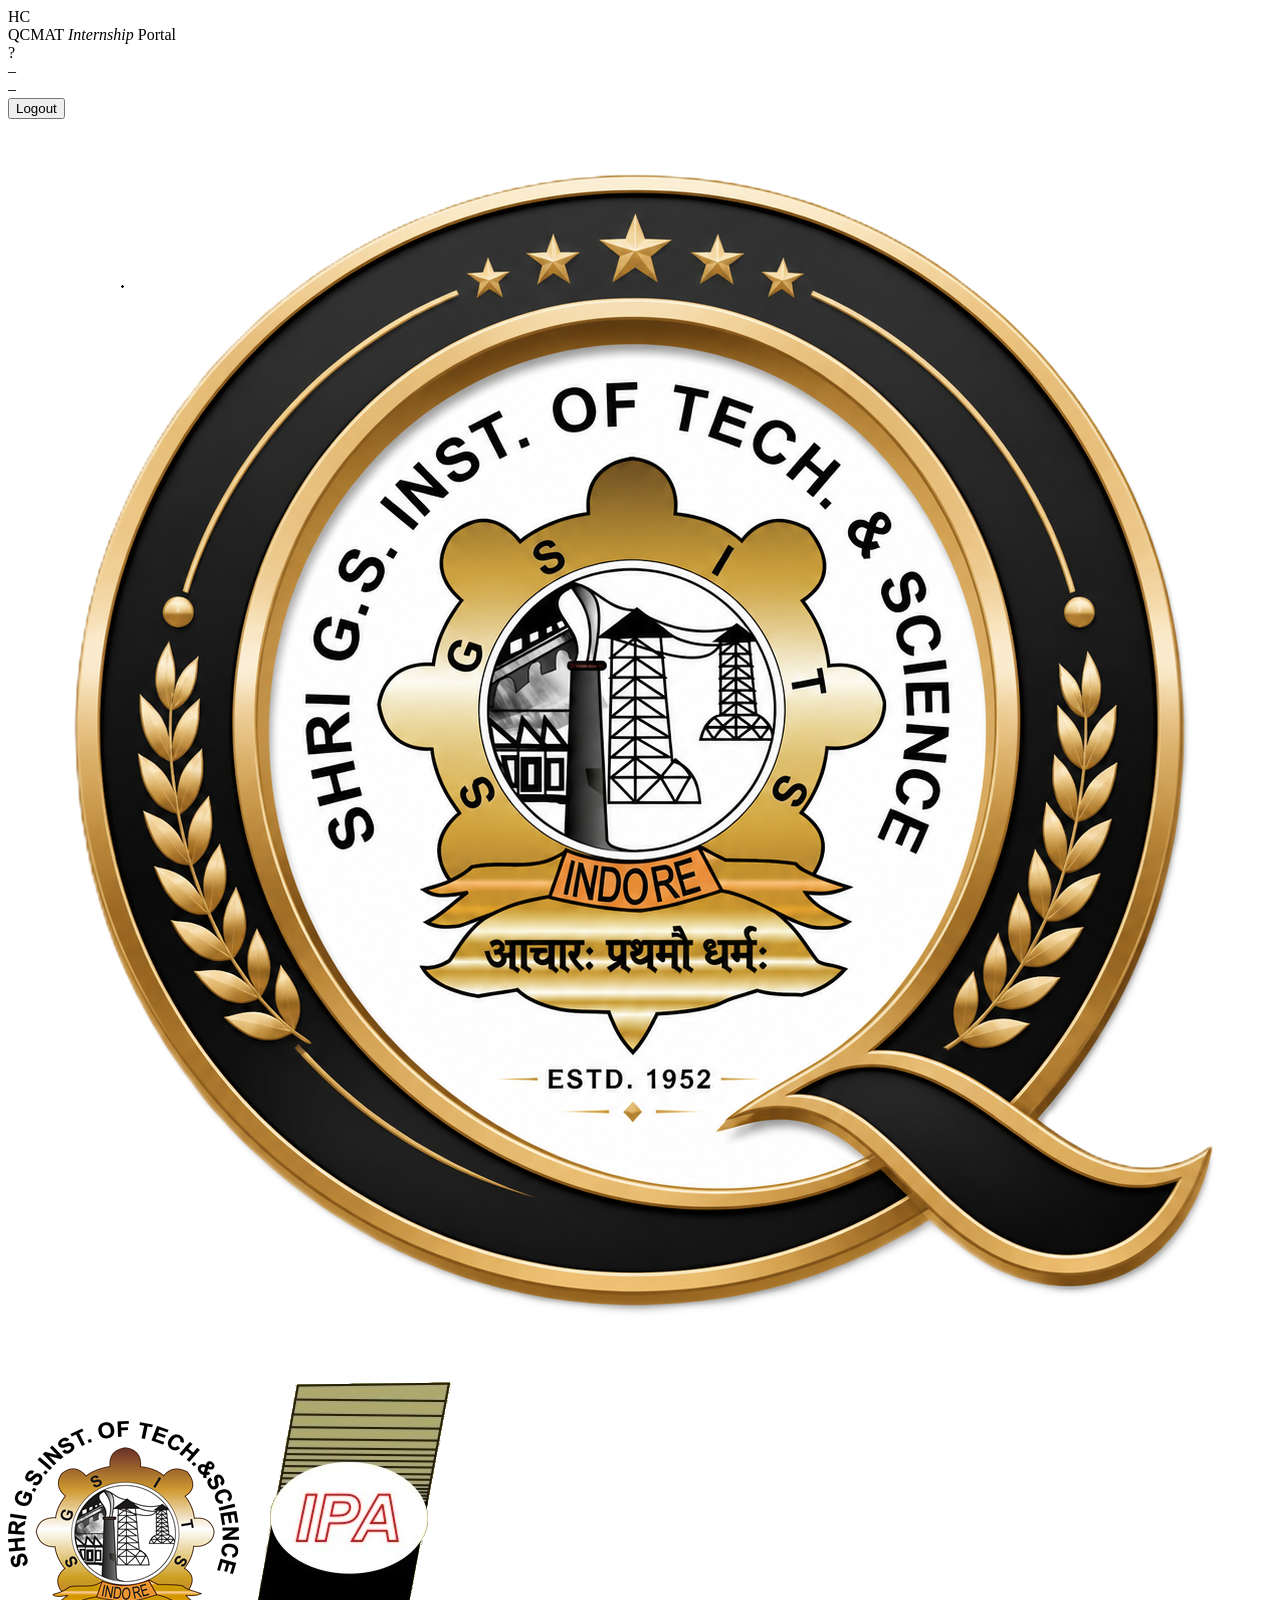
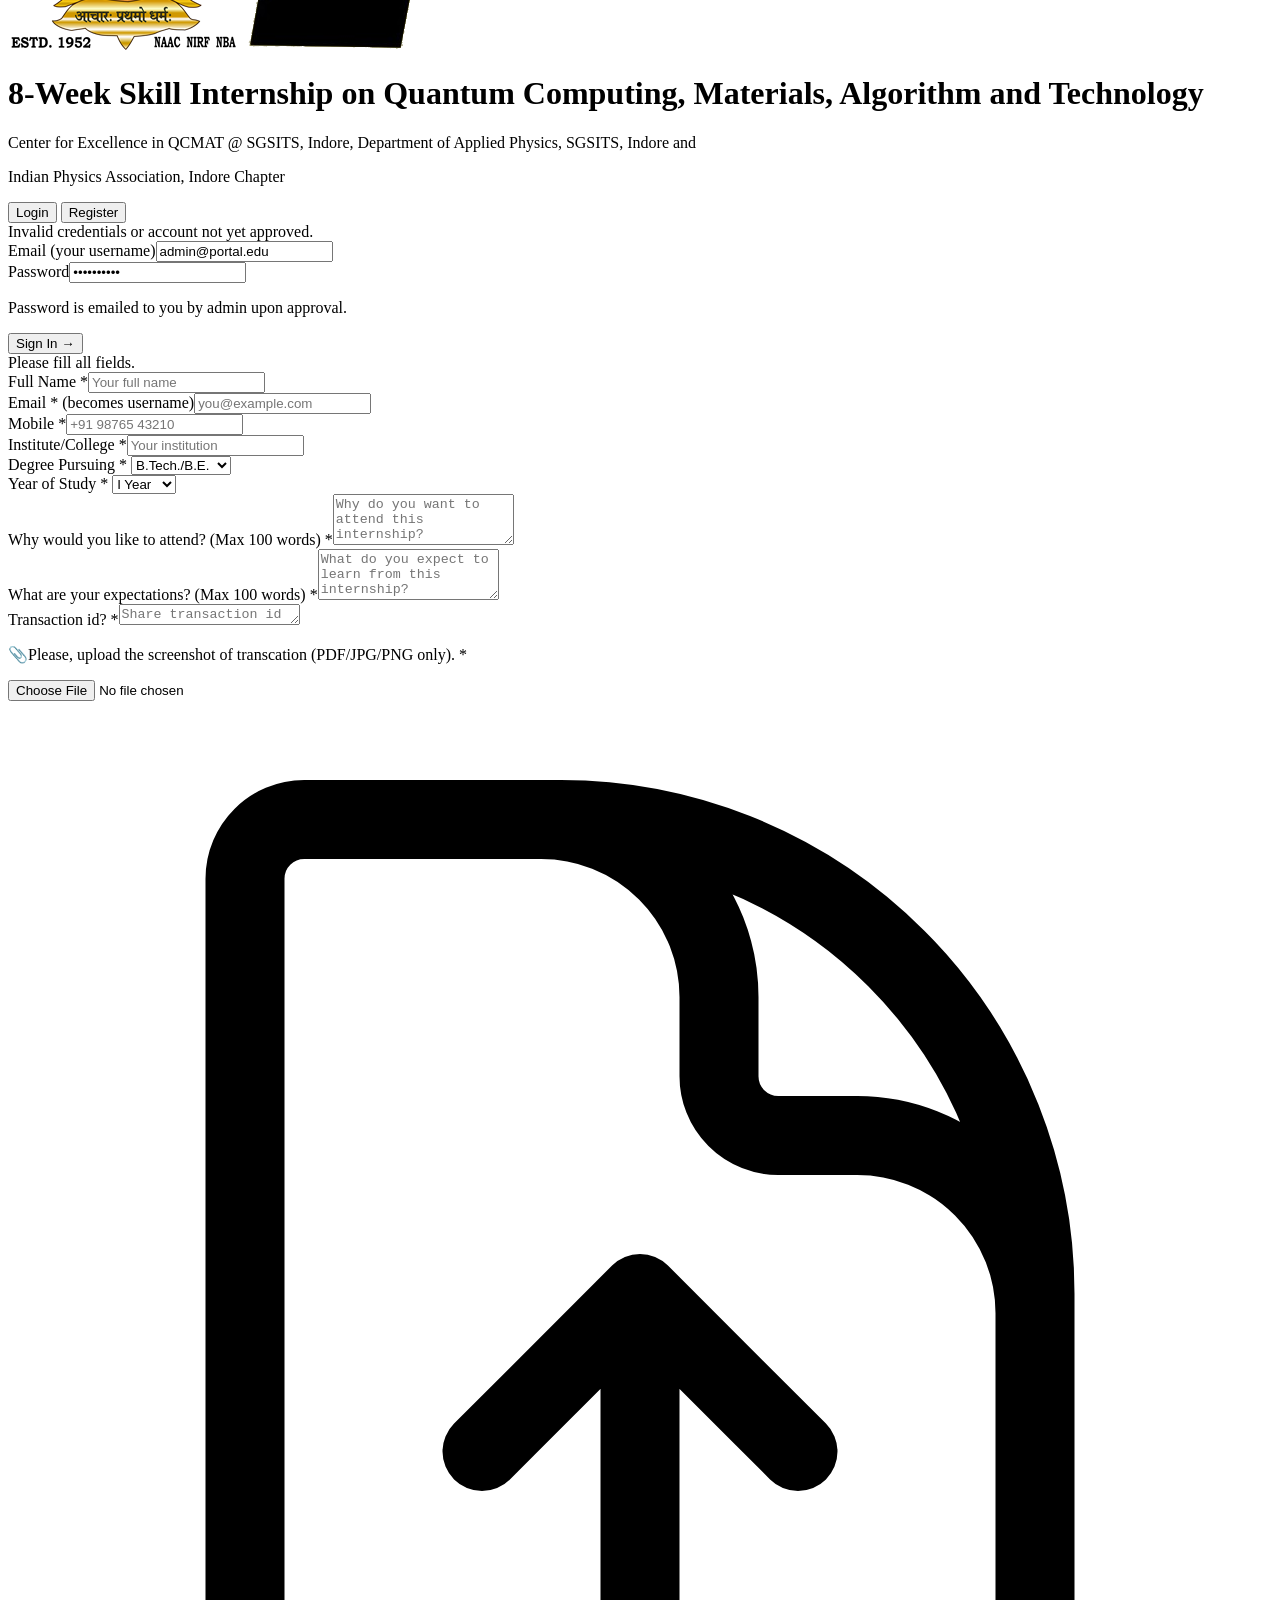
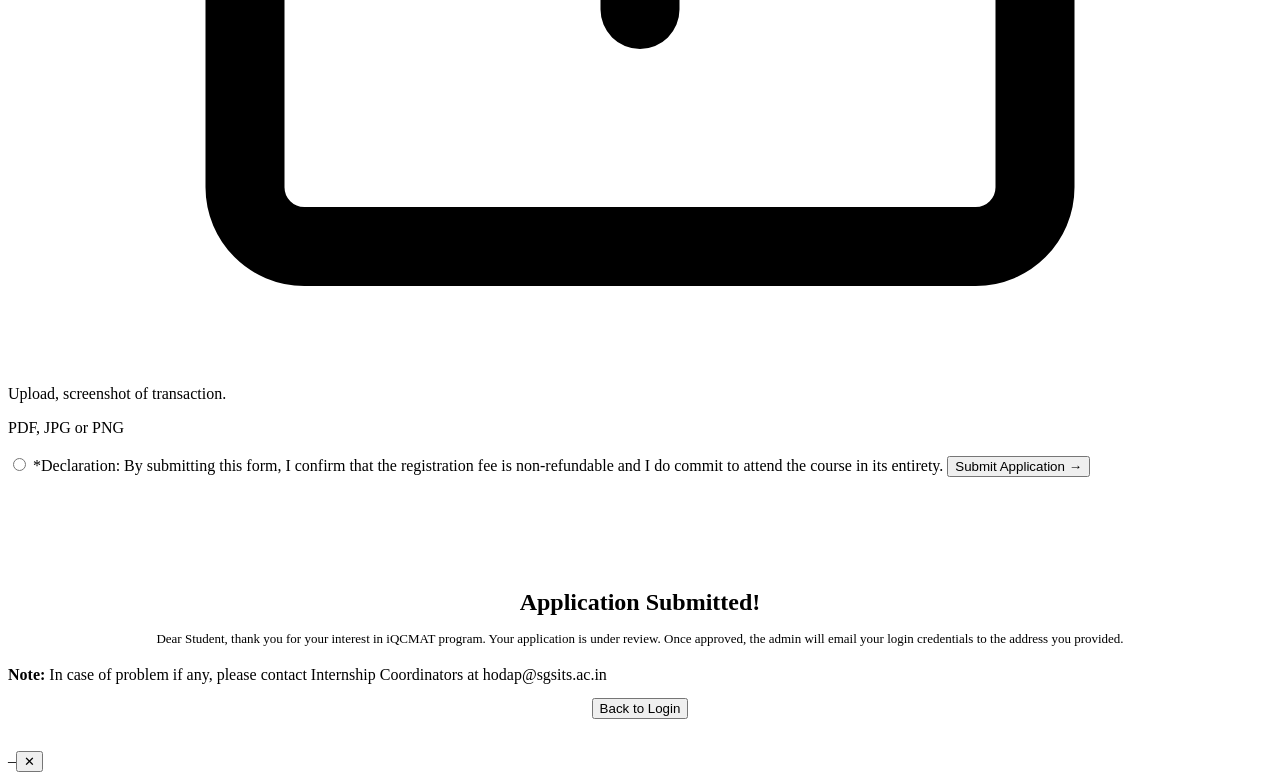
==== commit 4bd6fea5: "Update index.html" ====
--- a/index.html
+++ b/index.html
@@ -24,7 +24,7 @@
   <div class="lcard">
     <div class="lhdr">
 	<div class="image-row">
-        <img src="images/Qicon-192.png" alt="COE QC">
+        <img src="images/QCMAT.png" alt="COE QC">
         <img src="images/SGS.png" alt="SGSITS">
 		<img src="images/IPA1.png" alt="IPA">
     </div>
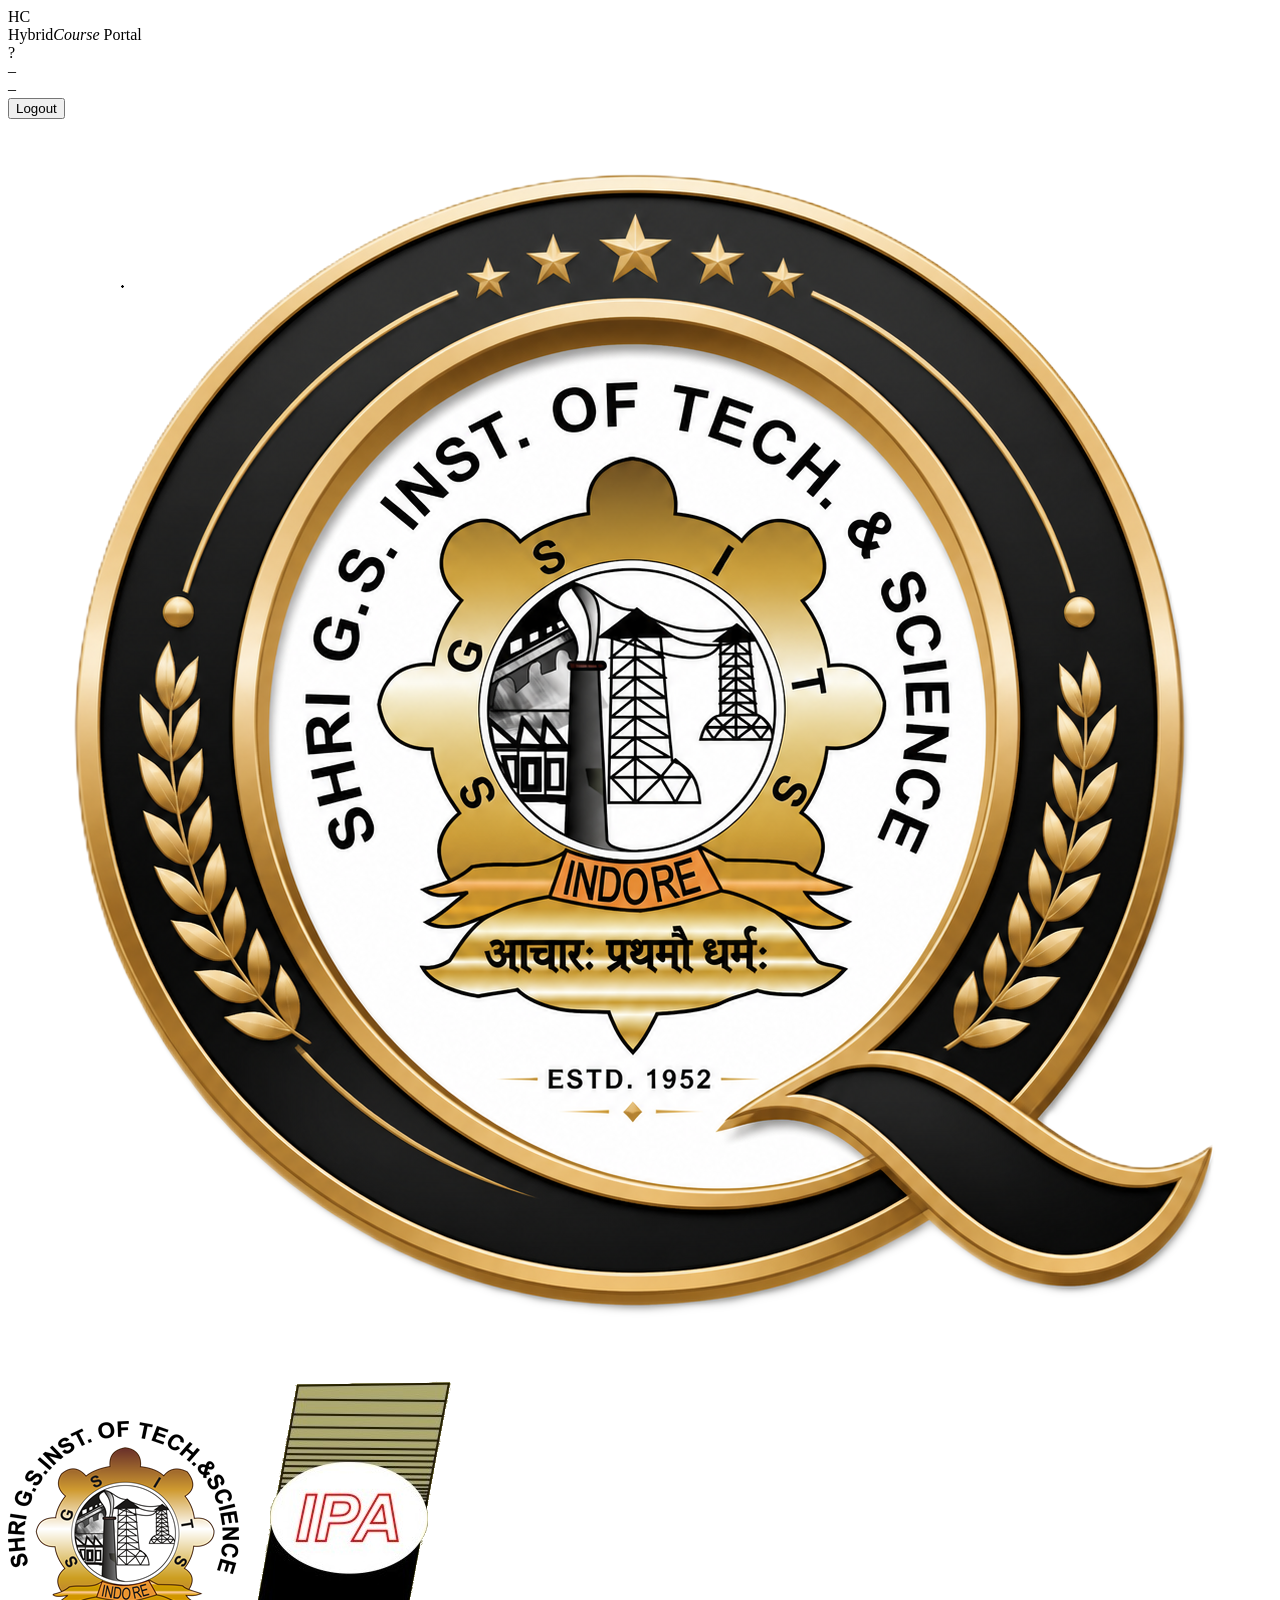
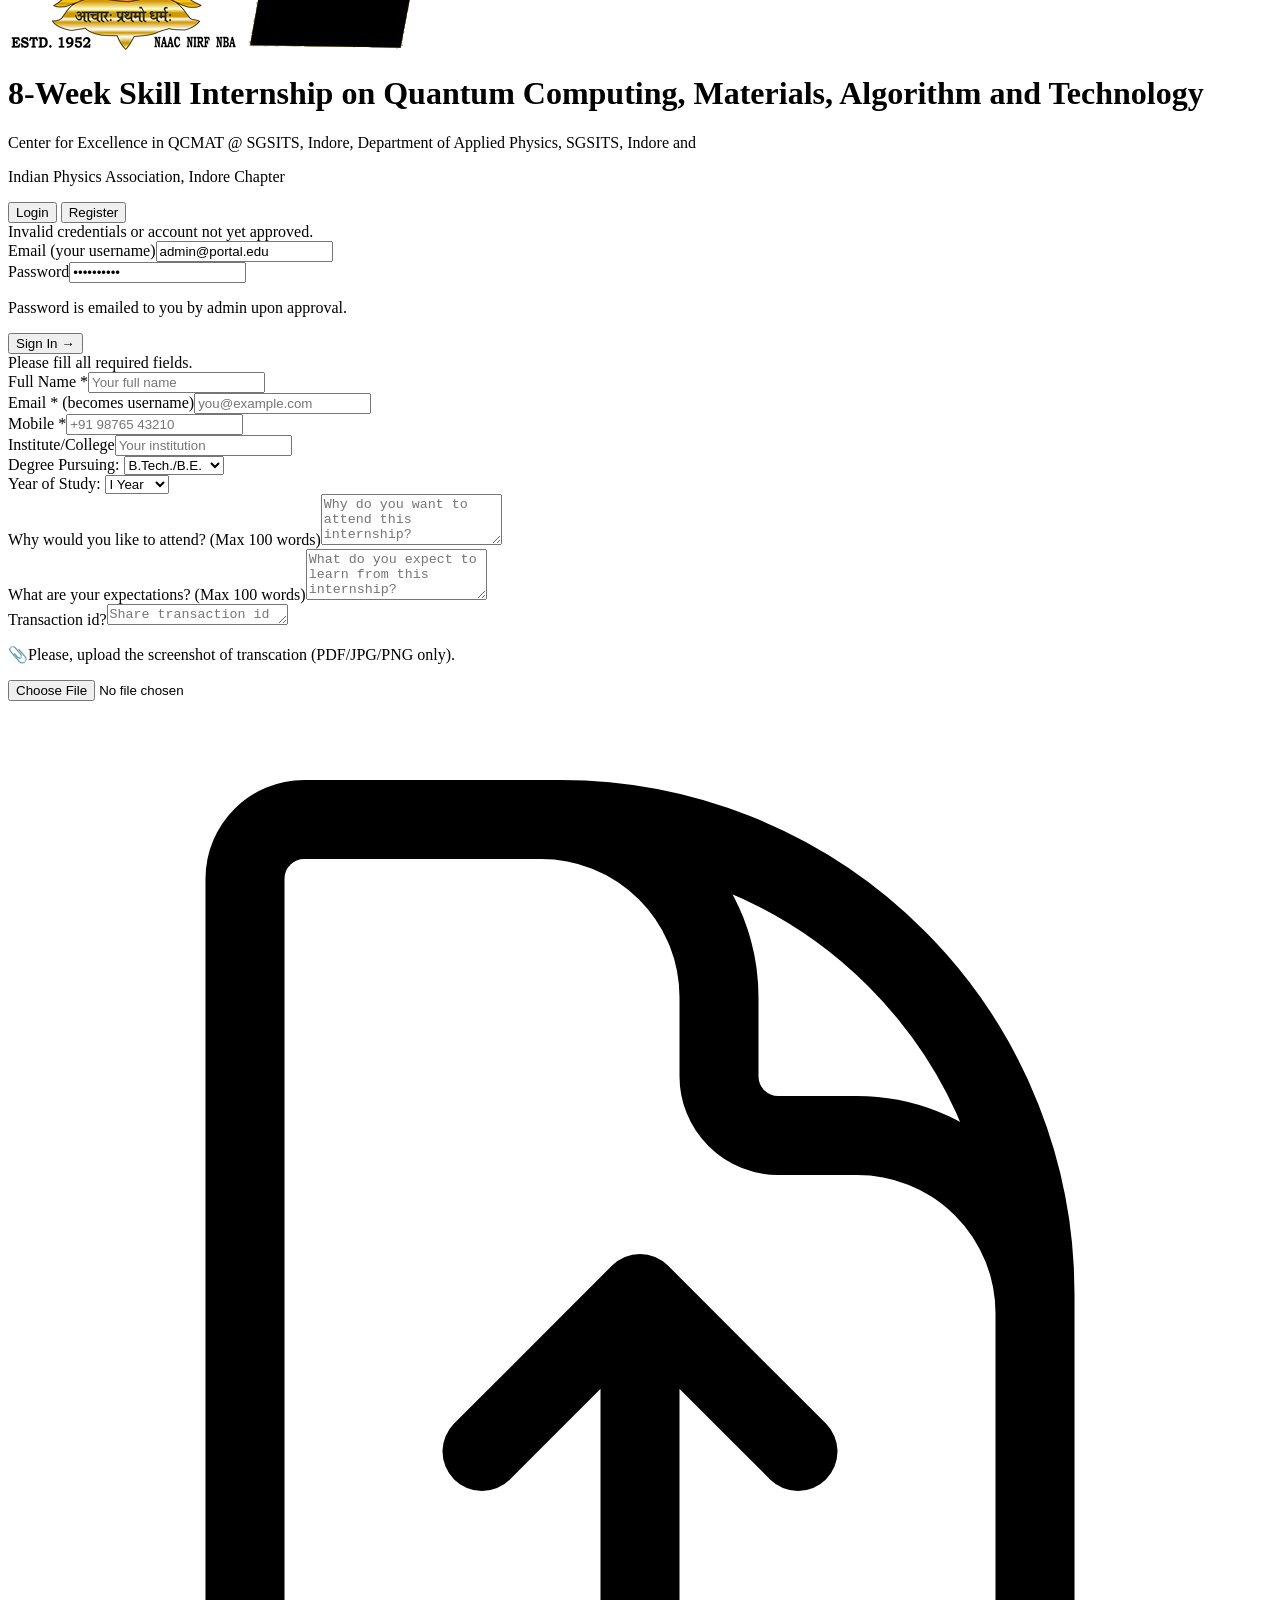
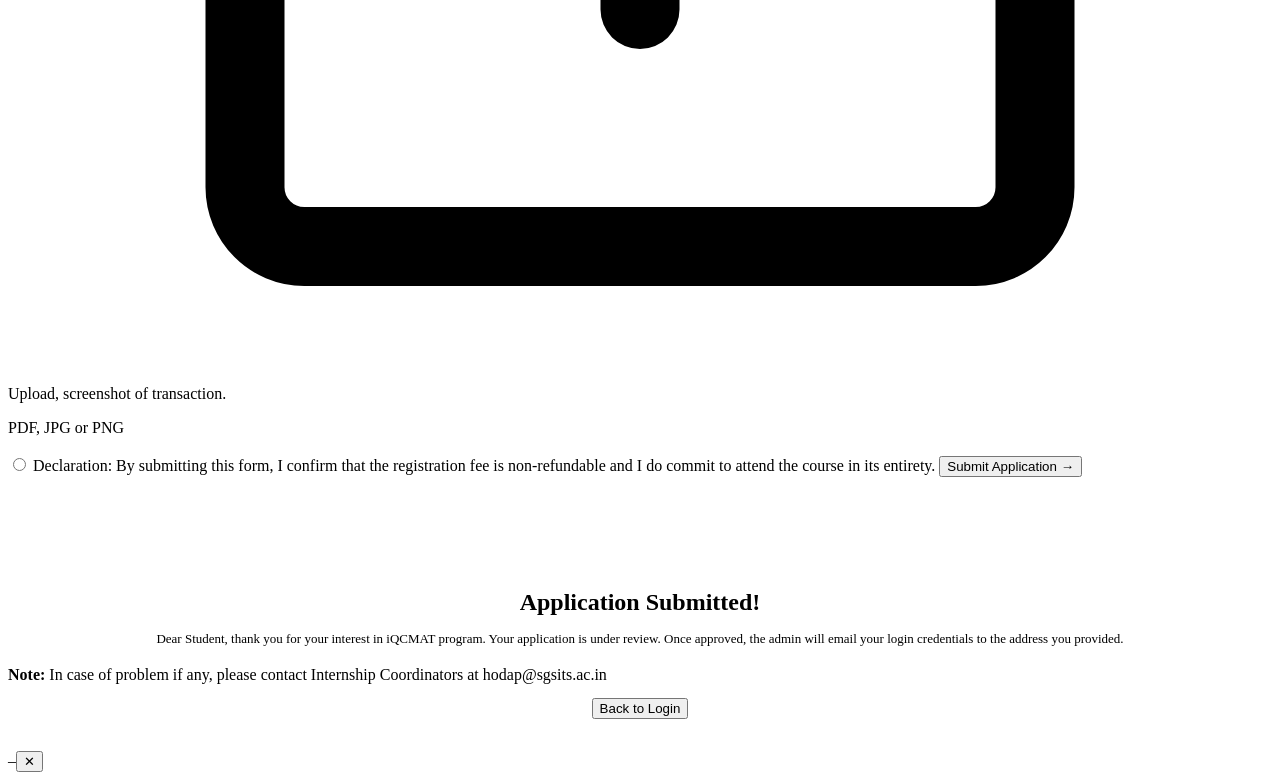
==== commit 8d4398d0: "Update index.html" ====
--- a/index.html
+++ b/index.html
@@ -10,8 +10,9 @@
 </style>
 </head>
 <body>
+
 <nav id="nav" class="hidden">
-  <div class="nbrand"><div class="ngem">HC</div><span class="nname">QCMAT<em> Internship</em> Portal</span></div>
+  <div class="nbrand"><div class="ngem">HC</div><span class="nname">Hybrid<em>Course</em> Portal</span></div>
   <div class="nright">
     <div class="nchip"><div class="nav" id="nav-av">?</div><div><div class="nun" id="nav-un">–</div><div class="nur" id="nav-ur">–</div></div></div>
     <button id="bout" onclick="logout()">Logout</button>
@@ -43,7 +44,7 @@
       <button class="bp" onclick="doLogin()">Sign In →</button>
     </div>
     <div id="pnl-r" class="hidden">
-      <div id="rerr" class="ale ae hidden">Please fill all fields.</div>
+      <div id="rerr" class="ale ae hidden">Please fill all required fields.</div>
       <div id="rform">
         <div class="fr2">
           <div class="fg"><label class="fl">Full Name *</label><input id="rn" class="fi" placeholder="Your full name"/></div>
@@ -51,34 +52,34 @@
         </div>
         <div class="fr2">
           <div class="fg"><label class="fl">Mobile *</label><input id="rph" class="fi" placeholder="+91 98765 43210"/></div>
-          <div class="fg"><label class="fl">Institute/College *</label><input id="ro" class="fi" placeholder="Your institution"/></div>
+          <div class="fg"><label class="fl">Institute/College</label><input id="ro" class="fi" placeholder="Your institution"/></div>
         </div>
         <div class="fr2">
-          <div class="fg"><label class="fl">Degree Pursuing *</label>
+          <div class="fg"><label class="fl">Degree Pursuing:</label>
 			<select name="degree" id="cars">
 			  <option value="B.Tech./B.E.">B.Tech./B.E.</option>
 			  <option value="M.Tech./M.E.">M.Tech./M.E.</option>
 			  <option value="M.Sc.">M.Sc.</option>
 			  <option value="Others">Others</option>
 			</select></div>
-			<div class="fg"><label class="fl">Year of Study *</label>
+			<div class="fg"><label class="fl">Year of Study:</label>
 			<select name="year" id="year">
 			  <option value="1">I Year</option>
 			  <option value="2">II Year</option>
 			  <option value="3">III Year</option>
 			</select></div>
         </div>
-        <div class="fg"><label class="fl">Why would you like to attend? (Max 100 words) *</label><textarea id="rs" class="fi" rows="3" placeholder="Why do you want to attend this internship?"></textarea></div>
-		<div class="fg"><label class="fl">What are your expectations? (Max 100 words) *</label><textarea id="rs" class="fi" rows="3" placeholder="What do you expect to learn from this internship?"></textarea></div>
-        <div class="fg"><label class="fl">Transaction id? *</label><textarea id="rs" class="fi" rows="1" placeholder="Share transaction id here!"></textarea></div>
-		<p class="fsec">📎Please, upload the screenshot of transcation (PDF/JPG/PNG only). *</p>
+        <div class="fg"><label class="fl">Why would you like to attend? (Max 100 words)</label><textarea id="rs" class="fi" rows="3" placeholder="Why do you want to attend this internship?"></textarea></div>
+		<div class="fg"><label class="fl">What are your expectations? (Max 100 words)</label><textarea id="rs" class="fi" rows="3" placeholder="What do you expect to learn from this internship?"></textarea></div>
+        <div class="fg"><label class="fl">Transaction id?</label><textarea id="rs" class="fi" rows="1" placeholder="Share transaction id here!"></textarea></div>
+		<p class="fsec">📎Please, upload the screenshot of transcation (PDF/JPG/PNG only).</p>
         <div class="fup" onclick="document.getElementById('fid').click()">
           <input type="file" id="fid" accept=".pdf,.jpg,.png" onchange="fsel(this,'fidn')"/>
           <svg fill="none" viewBox="0 0 24 24" stroke="currentColor" stroke-width="1.5"><path stroke-linecap="round" stroke-linejoin="round" d="M19.5 14.25v-2.625a3.375 3.375 0 00-3.375-3.375h-1.5A1.125 1.125 0 0113.5 7.125v-1.5a3.375 3.375 0 00-3.375-3.375H8.25m6.75 12l-3-3m0 0l-3 3m3-3v6m-1.5-15H5.625c-.621 0-1.125.504-1.125 1.125v17.25c0 .621.504 1.125 1.125 1.125h12.75c.621 0 1.125-.504 1.125-1.125V11.25a9 9 0 00-9-9z"/></svg>
           <p>Upload, screenshot of transaction.</p><span id="fidn">PDF, JPG or PNG</span>
         </div>
 		<input type="radio" id="Declaration" name="choice" value="1">
-		<label for="option1">*Declaration: By submitting this form, I confirm that the registration fee is non-refundable and I do commit to attend the course in its entirety.</label>
+		<label for="option1">Declaration: By submitting this form, I confirm that the registration fee is non-refundable and I do commit to attend the course in its entirety.</label>
         <button class="bp" style="margin-top:1.2rem" onclick="subReg()">Submit Application →</button>
       </div>
       <div id="rok" class="hidden" style="text-align:center;padding:2rem 0">
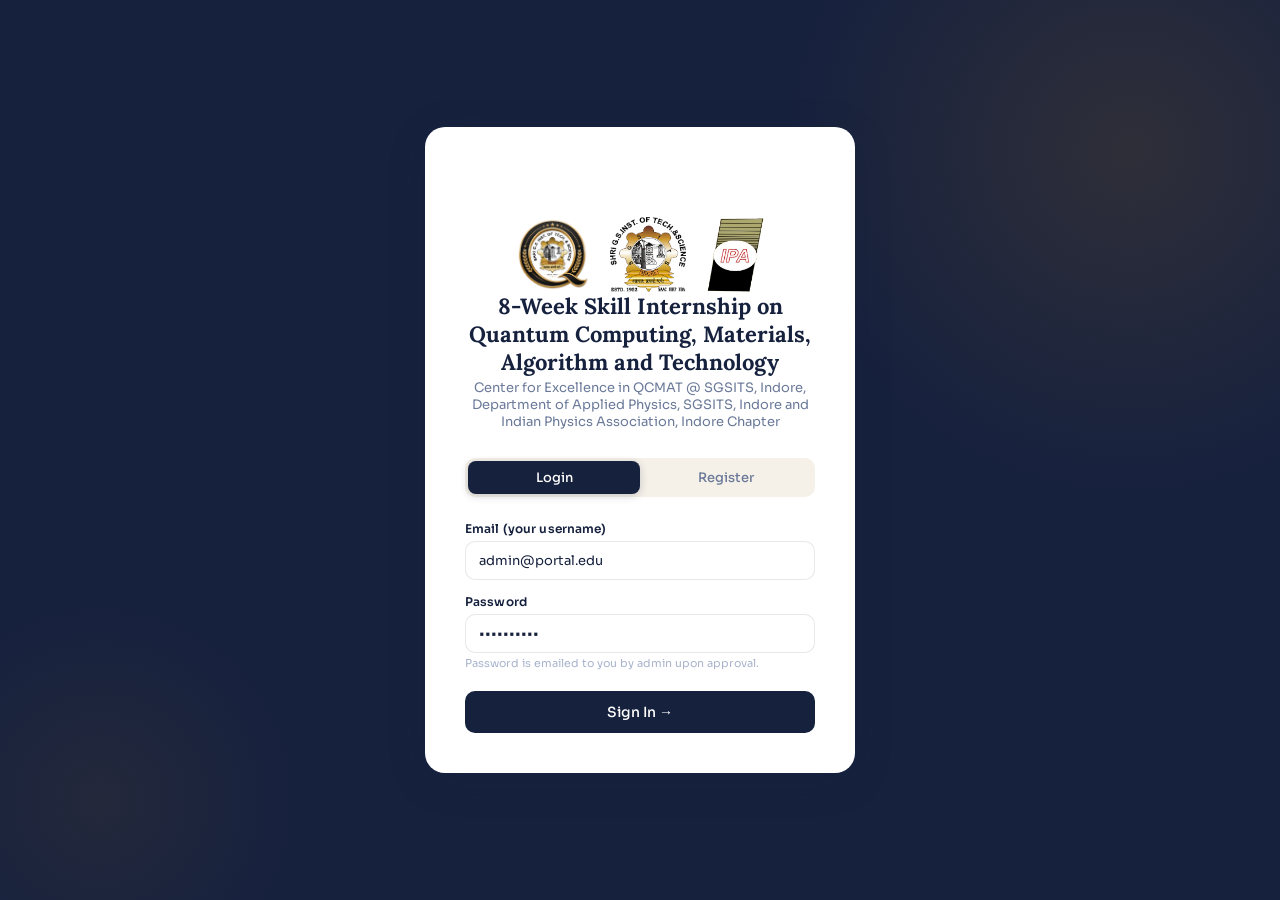
==== commit 1066a708: "Update index.html" ====
--- a/index.html
+++ b/index.html
@@ -5,9 +5,148 @@
 <meta name="viewport" content="width=device-width, initial-scale=1.0">
 <title>Welcome to iQCMAT Portal</title>
 <style>
-	<link rel="stylesheet" href="/css/iQCstyle.css">
-	<link href="https://fonts.googleapis.com/css2?family=Sora:wght@300;400;500;600&family=Lora:ital,wght@0,600;1,400&display=swap" rel="stylesheet">
-</style>
+        /* Container for images */
+        .image-row {
+            display: flex;              /* Places items in a row */
+            justify-content: center;    /* Centers them horizontally */
+            align-items: center;        /* Aligns them vertically */
+            gap: 20px;                   /* Space between images */
+            margin-top: 50px;
+        }
+
+        /* Make images responsive */
+        .image-row img {
+            max-width: auto;  /* Limit width */
+            height: 75px;      /* Keep aspect ratio */
+            border: 0px solid #ccc;
+            border-radius: 0px;
+        }
+    </style>
+	
+<link href="https://fonts.googleapis.com/css2?family=Sora:wght@300;400;500;600&family=Lora:ital,wght@0,600;1,400&display=swap" rel="stylesheet">
+<style>
+:root{--ink:#16213e;--ink2:#1a2b5e;--amb:#c47f17;--amb2:#e9a528;--sand:#f5f0e8;--wh:#fff;--muted:#6b7a99;--light:#a8b4cc;--ok:#1d7a47;--okbg:#d2f0e0;--warn:#9a5c00;--warnbg:#fef0cc;--err:#9b1c1c;--errbg:#fde8e8;--ibg:#dbeafe;--ifc:#1e3a8a;--bdr:rgba(22,33,62,.10);--sh:0 2px 16px rgba(22,33,62,.09);--sh2:0 8px 40px rgba(22,33,62,.14);--r:12px;--rl:20px}
+*{margin:0;padding:0;box-sizing:border-box}
+body{font-family:'Sora',sans-serif;background:var(--sand);color:var(--ink);min-height:100vh;font-size:14px}
+.hidden{display:none!important}
+.badge{display:inline-block;padding:2px 9px;border-radius:20px;font-size:11px;font-weight:600;letter-spacing:.04em;text-transform:uppercase}
+.bok{background:var(--okbg);color:var(--ok)}.bwarn{background:var(--warnbg);color:var(--warn)}.berr{background:var(--errbg);color:var(--err)}.binfo{background:var(--ibg);color:var(--ifc)}.bneu{background:#e5e7eb;color:#374151}
+
+/* NAV */
+#nav{background:var(--ink);height:60px;display:flex;align-items:center;justify-content:space-between;padding:0 1.5rem;position:sticky;top:0;z-index:50;box-shadow:0 2px 20px rgba(0,0,0,.3)}
+.nbrand{display:flex;align-items:center;gap:10px}
+.ngem{width:34px;height:34px;background:var(--amb);border-radius:9px;display:flex;align-items:center;justify-content:center;font-family:'Lora',serif;font-size:16px;color:var(--ink);font-weight:600}
+.nname{font-family:'Lora',serif;color:#fff;font-size:16px}.nname em{color:var(--amb2);font-style:normal}
+.nright{display:flex;align-items:center;gap:8px}
+.nchip{display:flex;align-items:center;gap:8px;background:rgba(255,255,255,.08);border:1px solid rgba(255,255,255,.1);border-radius:9px;padding:5px 10px}
+.nav{width:26px;height:26px;border-radius:50%;background:var(--amb);display:flex;align-items:center;justify-content:center;font-size:11px;font-weight:600;color:var(--ink)}
+.nun{color:#fff;font-size:13px;font-weight:500}.nur{color:rgba(255,255,255,.45);font-size:10px}
+#bout{background:none;border:1px solid rgba(255,255,255,.15);color:rgba(255,255,255,.55);padding:5px 12px;border-radius:8px;cursor:pointer;font-size:12px;font-family:'Sora',sans-serif;transition:.2s}
+#bout:hover{background:rgba(192,57,43,.25);color:#ff8a8a;border-color:rgba(192,57,43,.4)}
+
+/* PAGES */
+.page{display:none;min-height:calc(100vh - 60px)}.page.on{display:block}
+
+/* LOGIN */
+#pg-login{display:flex;align-items:center;justify-content:center;min-height:100vh;background:var(--ink);position:relative;overflow:hidden}
+#pg-login::before{content:'';position:absolute;width:700px;height:700px;background:radial-gradient(circle,rgba(196,127,23,.14) 0%,transparent 70%);top:-200px;right:-200px;border-radius:50%}
+#pg-login::after{content:'';position:absolute;width:400px;height:400px;background:radial-gradient(circle,rgba(196,127,23,.08) 0%,transparent 70%);bottom:-100px;left:-100px;border-radius:50%}
+.lcard{background:#fff;border-radius:var(--rl);padding:2.5rem;width:430px;position:relative;z-index:1;box-shadow:var(--sh2)}
+.lhdr{text-align:center;margin-bottom:1.75rem}
+.lico{width:66px;height:66px;background:var(--ink);border-radius:16px;display:flex;align-items:center;justify-content:center;margin:0 auto 1rem}
+.lico svg{width:34px;height:34px;color:var(--amb)}
+.lhdr h1{font-family:'Lora',serif;font-size:22px;color:var(--ink);margin-bottom:3px}
+.lhdr p{color:var(--muted);font-size:13px}
+.ltabs{display:flex;background:var(--sand);border-radius:10px;padding:3px;margin-bottom:1.5rem}
+.ltab{flex:1;text-align:center;padding:8px;border-radius:8px;cursor:pointer;font-size:13px;font-weight:500;color:var(--muted);border:none;background:none;font-family:'Sora',sans-serif;transition:.2s}
+.ltab.on{background:var(--ink);color:#fff;box-shadow:0 2px 8px rgba(22,33,62,.2)}
+.fg{margin-bottom:.9rem}.fl{display:block;font-size:12px;font-weight:600;color:var(--ink);margin-bottom:5px;letter-spacing:.01em}
+.fi{width:100%;padding:10px 13px;border:1.5px solid var(--bdr);border-radius:10px;font-size:13px;font-family:'Sora',sans-serif;color:var(--ink);background:#fff;outline:none;transition:.2s}
+.fi:focus{border-color:var(--ink);box-shadow:0 0 0 3px rgba(22,33,62,.07)}
+.fn{font-size:11px;color:var(--light);margin-top:3px}
+.bp{width:100%;padding:12px;background:var(--ink);color:#fff;border:none;border-radius:10px;font-size:14px;font-weight:500;font-family:'Sora',sans-serif;cursor:pointer;transition:.2s;margin-top:.4rem}
+.bp:hover{background:var(--ink2);transform:translateY(-1px);box-shadow:0 4px 14px rgba(22,33,62,.3)}
+.bs{padding:9px 18px;background:transparent;color:var(--ink);border:1.5px solid var(--ink);border-radius:10px;font-size:13px;font-weight:500;font-family:'Sora',sans-serif;cursor:pointer;transition:.2s}
+.bs:hover{background:var(--sand)}
+.ba{padding:8px 16px;background:var(--amb);color:var(--ink);border:none;border-radius:10px;font-size:13px;font-weight:600;font-family:'Sora',sans-serif;cursor:pointer;transition:.2s}
+.ba:hover{background:var(--amb2)}
+.bsm{padding:5px 12px;font-size:11px;border-radius:8px}
+.bd{padding:5px 12px;background:#fde8e8;color:#9b1c1c;border:none;border-radius:8px;font-size:11px;font-weight:500;font-family:'Sora',sans-serif;cursor:pointer;transition:.2s}
+.bd:hover{background:#fca5a5}
+.ale{padding:9px 12px;border-radius:9px;font-size:12px;margin-bottom:.9rem}
+.ae{background:var(--errbg);color:var(--err);border:1px solid #fca5a5}
+.as2{background:var(--okbg);color:var(--ok);border:1px solid #6ee7a0}
+.ai2{background:var(--ibg);color:var(--ifc);border:1px solid #93c5fd}
+.fup{border:2px dashed var(--bdr);border-radius:10px;padding:1.2rem;text-align:center;cursor:pointer;transition:.2s;position:relative;margin-bottom:.6rem}
+.fup:hover{border-color:var(--ink);background:#f0f2f8}
+.fup input{position:absolute;inset:0;opacity:0;cursor:pointer}
+.fup svg{width:26px;height:26px;color:var(--light);margin-bottom:6px}
+.fup p{font-size:12px;color:var(--muted)}.fup span{font-size:11px;color:var(--light)}
+
+/* APP LAYOUT */
+.alayout{display:grid;grid-template-columns:220px 1fr;min-height:calc(100vh - 60px)}
+.sidebar{background:#fff;border-right:1px solid var(--bdr);padding:1.25rem 0;position:sticky;top:60px;height:calc(100vh - 60px);overflow-y:auto}
+.slbl{font-size:10px;font-weight:600;text-transform:uppercase;letter-spacing:.08em;color:var(--light);padding:0 1.1rem;margin:1rem 0 .35rem}
+.si{display:flex;align-items:center;gap:9px;padding:8px 1.1rem;color:var(--muted);cursor:pointer;font-size:13px;border:none;background:none;width:100%;text-align:left;font-family:'Sora',sans-serif;transition:.15s;border-left:3px solid transparent}
+.si:hover{background:var(--sand);color:var(--ink)}.si.on{background:#eef2ff;color:var(--ink);font-weight:500;border-left-color:var(--ink)}
+.si svg{width:16px;height:16px;flex-shrink:0}
+.area{padding:1.75rem;max-width:1060px}
+
+/* CARDS */
+.card{background:#fff;border-radius:var(--rl);border:1px solid var(--bdr);padding:1.4rem;margin-bottom:1.4rem}
+.ch{display:flex;align-items:center;justify-content:space-between;margin-bottom:1.1rem;padding-bottom:.9rem;border-bottom:1px solid var(--bdr)}
+.ct{font-family:'Lora',serif;font-size:17px;color:var(--ink)}.cs{font-size:12px;color:var(--light);margin-top:2px}
+.sgrid{display:grid;grid-template-columns:repeat(auto-fit,minmax(160px,1fr));gap:.9rem;margin-bottom:1.4rem}
+.sc{background:#fff;border-radius:var(--r);border:1px solid var(--bdr);padding:1.1rem;position:relative;overflow:hidden}
+.sc::after{content:'';position:absolute;bottom:0;left:0;right:0;height:3px}
+.sc-i::after{background:var(--ink)}.sc-a::after{background:var(--amb)}.sc-o::after{background:var(--ok)}.sc-b::after{background:#2563eb}
+.sv{font-size:26px;font-weight:600;color:var(--ink)}.sl{font-size:11px;color:var(--light);text-transform:uppercase;letter-spacing:.05em;margin-top:3px}
+.tw{overflow-x:auto;border-radius:var(--r);border:1px solid var(--bdr)}
+table{width:100%;border-collapse:collapse}thead tr{background:#f8f9fb}
+th{padding:10px 13px;text-align:left;font-size:10px;font-weight:600;text-transform:uppercase;letter-spacing:.06em;color:var(--muted);border-bottom:1px solid var(--bdr)}
+td{padding:11px 13px;font-size:13px;color:var(--ink);border-bottom:1px solid var(--bdr);vertical-align:middle}
+tr:last-child td{border-bottom:none}tr:hover td{background:#fafbfc}
+.mgrid{display:grid;grid-template-columns:repeat(auto-fit,minmax(200px,1fr));gap:.9rem;margin-bottom:1.4rem}
+.mc{background:#fff;border:1px solid var(--bdr);border-radius:var(--r);padding:1.1rem}
+.mico{font-size:26px;margin-bottom:.6rem}.mname{font-weight:600;font-size:13px;color:var(--ink);margin-bottom:1px}.mhrs{font-size:11px;color:var(--light);margin-bottom:.6rem}
+.pbar{height:5px;background:#e5e7eb;border-radius:3px;overflow:hidden}.pfill{height:100%;border-radius:3px;transition:width .4s}.plbl{font-size:11px;color:var(--light);margin-top:3px}
+.qcard{background:#fff;border:1px solid var(--bdr);border-radius:var(--r);padding:1.1rem;margin-bottom:.9rem}
+.qn{font-size:10px;font-weight:600;text-transform:uppercase;letter-spacing:.05em;color:var(--light);margin-bottom:5px}
+.qt{font-size:14px;color:var(--ink);margin-bottom:.9rem;line-height:1.5}
+.opts{display:flex;flex-direction:column;gap:6px}
+.opt{display:flex;align-items:center;gap:9px;padding:9px 13px;border:1.5px solid var(--bdr);border-radius:10px;cursor:pointer;transition:.15s;font-size:13px}
+.opt:hover{border-color:var(--ink);background:#eef2ff}.opt.sel{border-color:var(--ink);background:#eef2ff;font-weight:500}
+.opt.correct{border-color:var(--ok);background:var(--okbg);color:var(--ok)}.opt.wrong{border-color:var(--err);background:var(--errbg);color:var(--err)}
+.opt input[type=radio]{accent-color:var(--ink)}
+.cert{background:#fff;border:10px solid var(--ink);border-radius:4px;padding:2.5rem;text-align:center;max-width:660px;margin:0 auto;position:relative;box-shadow:var(--sh2)}
+.cert::before{content:'';position:absolute;inset:7px;border:1.5px solid var(--amb);pointer-events:none}
+.co{font-size:11px;text-transform:uppercase;letter-spacing:.15em;color:var(--light);margin-bottom:.9rem}
+.ct2{font-family:'Lora',serif;font-size:27px;color:var(--ink);margin-bottom:.4rem}
+.cs2{font-size:13px;color:var(--muted);margin-bottom:1.75rem}
+.cpre{font-size:12px;color:var(--light);margin-bottom:.4rem}
+.cn{font-family:'Lora',serif;font-size:24px;color:var(--amb);border-bottom:2px solid var(--amb);display:inline-block;padding:0 1.75rem 3px;margin-bottom:1.25rem}
+.cdesc{font-size:12px;color:var(--muted);max-width:360px;margin:0 auto 1.75rem;line-height:1.6}
+.csigs{display:flex;justify-content:space-around;margin-top:1.75rem}
+.csig{border-top:1.5px solid var(--ink);padding-top:5px;font-size:10px;color:var(--light);text-align:center;min-width:110px}
+.cdate{font-size:11px;color:var(--light);margin-top:1.25rem}
+.movl{position:fixed;inset:0;background:rgba(0,0,0,.45);display:flex;align-items:center;justify-content:center;z-index:200;backdrop-filter:blur(4px)}
+.mbox{background:#fff;border-radius:var(--rl);padding:1.75rem;width:520px;max-width:92vw;max-height:88vh;overflow-y:auto;box-shadow:var(--sh2)}
+.mhdr{display:flex;align-items:center;justify-content:space-between;margin-bottom:1.25rem}
+.mttl{font-family:'Lora',serif;font-size:18px;color:var(--ink)}
+.mcls{width:30px;height:30px;border-radius:7px;border:none;background:var(--sand);cursor:pointer;display:flex;align-items:center;justify-content:center;color:var(--muted);font-size:17px}
+.mcls:hover{background:var(--errbg);color:var(--err)}
+#tc{position:fixed;bottom:1.5rem;right:1.5rem;z-index:999;display:flex;flex-direction:column;gap:7px}
+.toast{padding:11px 16px;border-radius:11px;font-size:13px;font-weight:500;box-shadow:var(--sh);display:flex;align-items:center;gap:8px;animation:tin .3s ease;max-width:300px}
+@keyframes tin{from{transform:translateX(80px);opacity:0}to{transform:none;opacity:1}}
+.ts{background:var(--okbg);color:var(--ok);border-left:4px solid var(--ok)}
+.te{background:var(--errbg);color:var(--err);border-left:4px solid var(--err)}
+.ti{background:var(--ibg);color:var(--ifc);border-left:4px solid #2563eb}
+.ph{margin-bottom:1.5rem}.ph h1{font-family:'Lora',serif;font-size:23px;color:var(--ink)}.ph p{font-size:12px;color:var(--light);margin-top:3px}
+.ibox{border-radius:10px;padding:10px 14px;font-size:12px;margin-bottom:1rem;line-height:1.6}
+.ib{background:var(--ibg);color:var(--ifc);border:1px solid #93c5fd}.io{background:var(--warnbg);color:var(--warn);border:1px solid #fcd34d}
+.fr2{display:grid;grid-template-columns:1fr 1fr;gap:.9rem}
+.fsec{font-size:11px;font-weight:600;text-transform:uppercase;letter-spacing:.06em;color:var(--light);margin:1.25rem 0 .6rem}
+@media(max-width:768px){.alayout{grid-template-columns:1fr}.sidebar{display:none}.fr2{grid-template-columns:1fr}}</style>
 </head>
 <body>
 
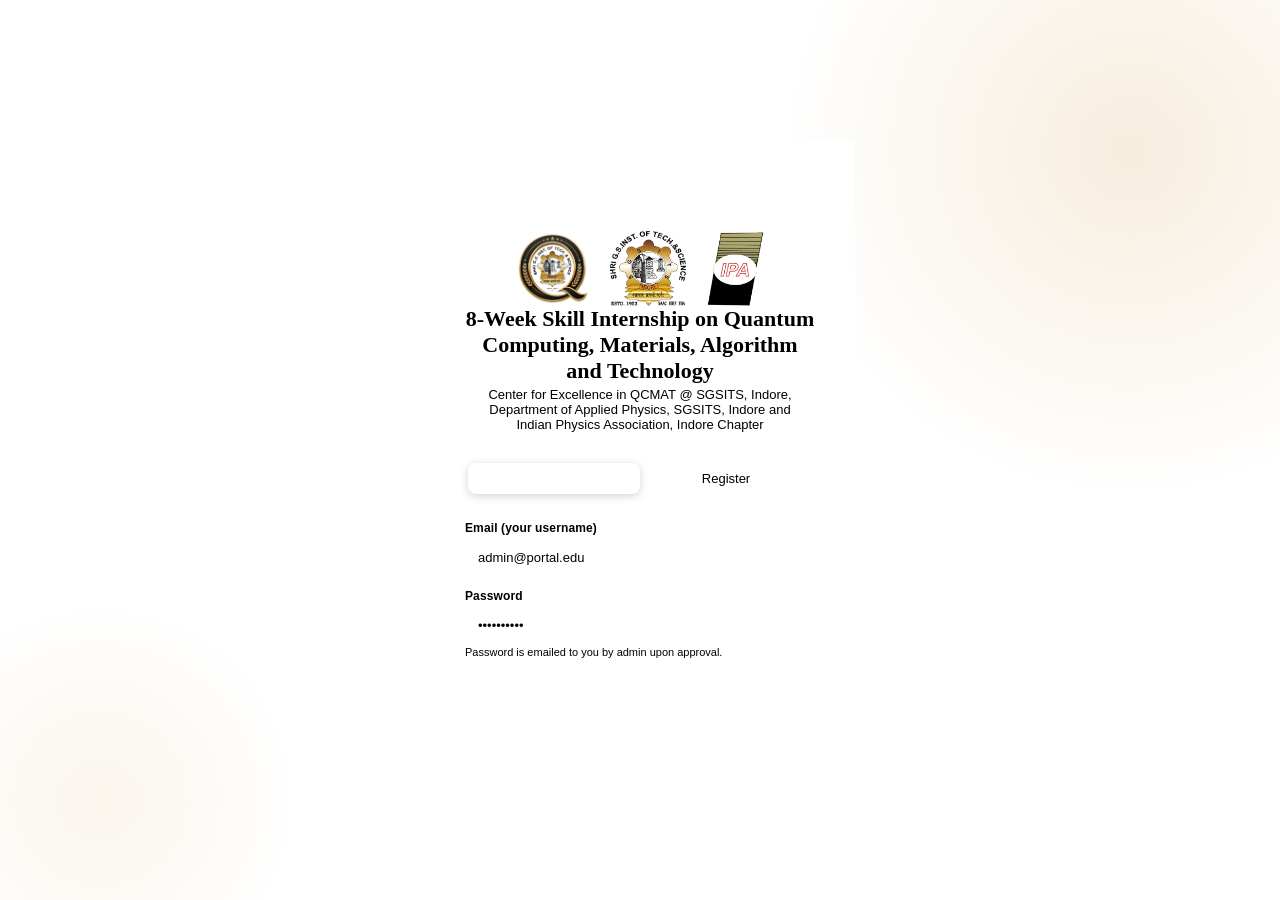
==== commit bf0b1e22: "Update index.html" ====
--- a/index.html
+++ b/index.html
@@ -21,11 +21,9 @@
             border: 0px solid #ccc;
             border-radius: 0px;
         }
-    </style>
-	
 <link href="https://fonts.googleapis.com/css2?family=Sora:wght@300;400;500;600&family=Lora:ital,wght@0,600;1,400&display=swap" rel="stylesheet">
-<style>
-:root{--ink:#16213e;--ink2:#1a2b5e;--amb:#c47f17;--amb2:#e9a528;--sand:#f5f0e8;--wh:#fff;--muted:#6b7a99;--light:#a8b4cc;--ok:#1d7a47;--okbg:#d2f0e0;--warn:#9a5c00;--warnbg:#fef0cc;--err:#9b1c1c;--errbg:#fde8e8;--ibg:#dbeafe;--ifc:#1e3a8a;--bdr:rgba(22,33,62,.10);--sh:0 2px 16px rgba(22,33,62,.09);--sh2:0 8px 40px rgba(22,33,62,.14);--r:12px;--rl:20px}
+/* Original styles*/
+	:root{--ink:#16213e;--ink2:#1a2b5e;--amb:#c47f17;--amb2:#e9a528;--sand:#f5f0e8;--wh:#fff;--muted:#6b7a99;--light:#a8b4cc;--ok:#1d7a47;--okbg:#d2f0e0;--warn:#9a5c00;--warnbg:#fef0cc;--err:#9b1c1c;--errbg:#fde8e8;--ibg:#dbeafe;--ifc:#1e3a8a;--bdr:rgba(22,33,62,.10);--sh:0 2px 16px rgba(22,33,62,.09);--sh2:0 8px 40px rgba(22,33,62,.14);--r:12px;--rl:20px}
 *{margin:0;padding:0;box-sizing:border-box}
 body{font-family:'Sora',sans-serif;background:var(--sand);color:var(--ink);min-height:100vh;font-size:14px}
 .hidden{display:none!important}
